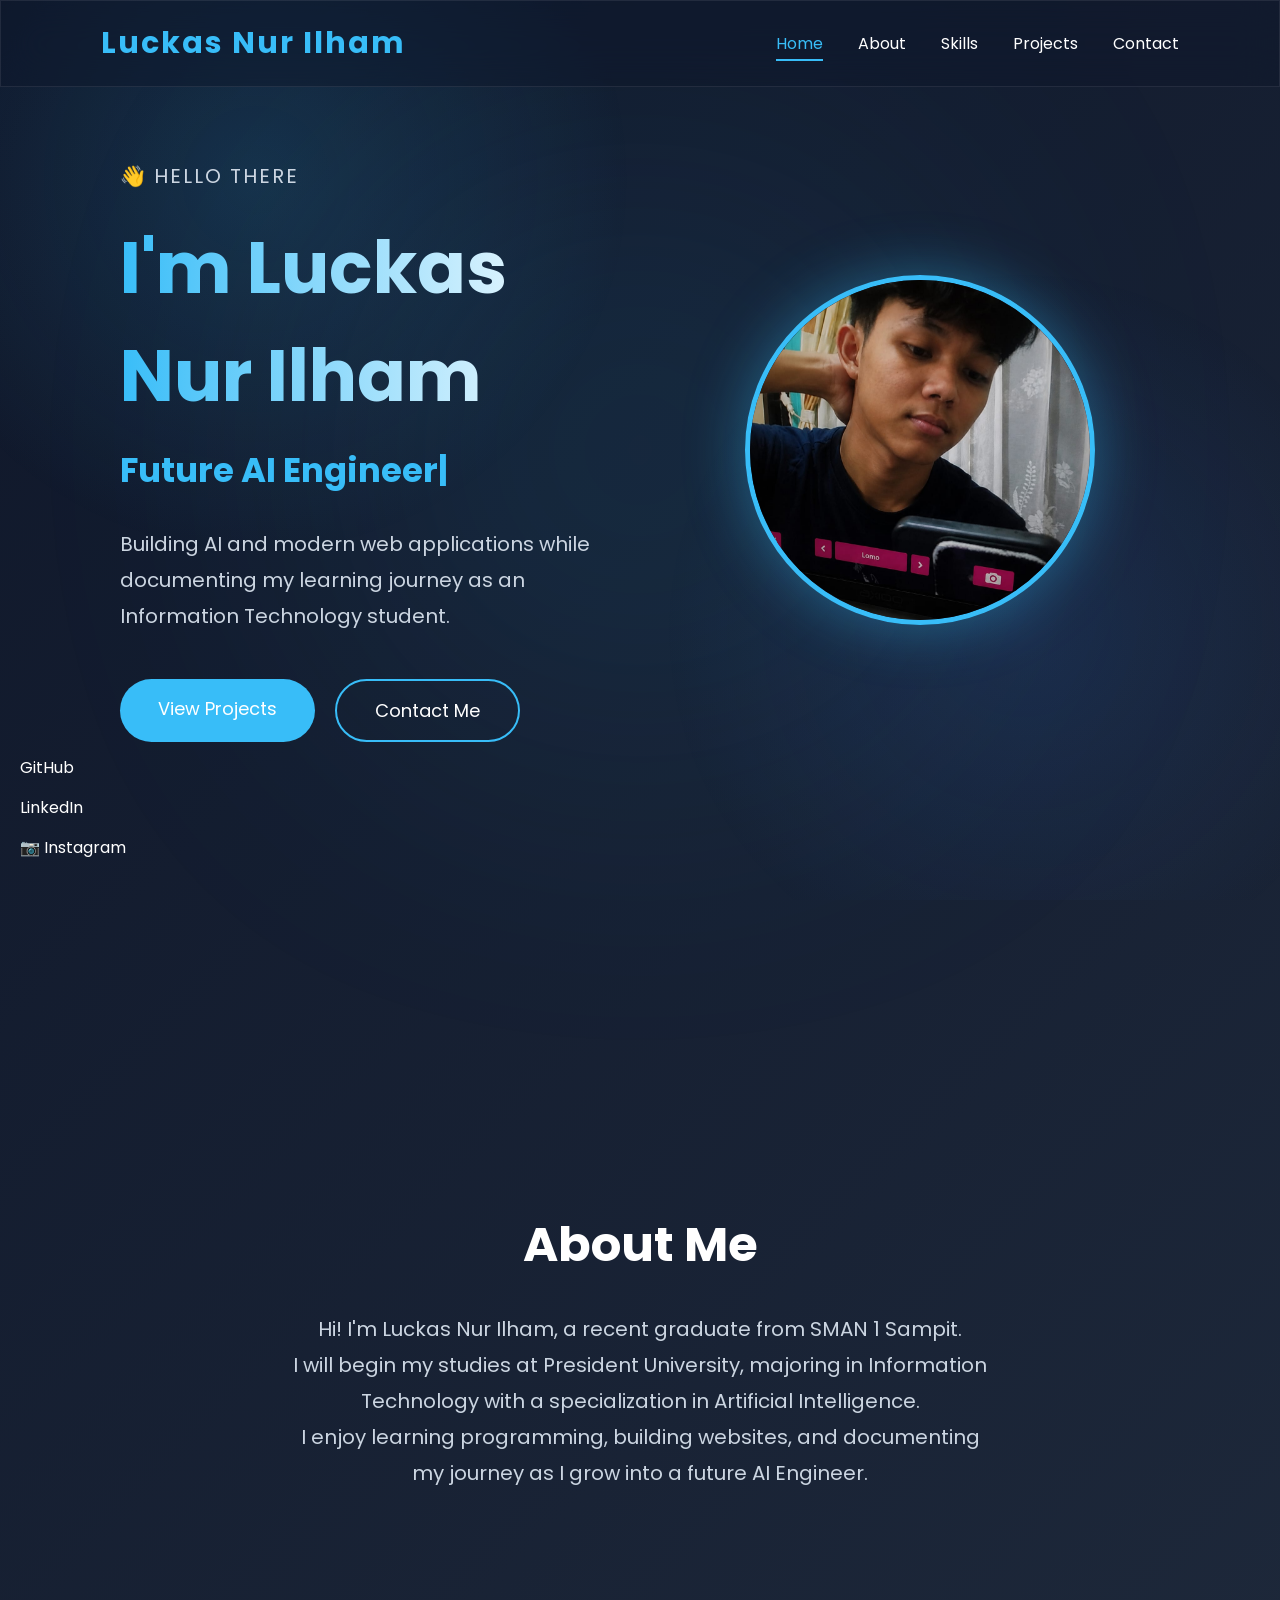
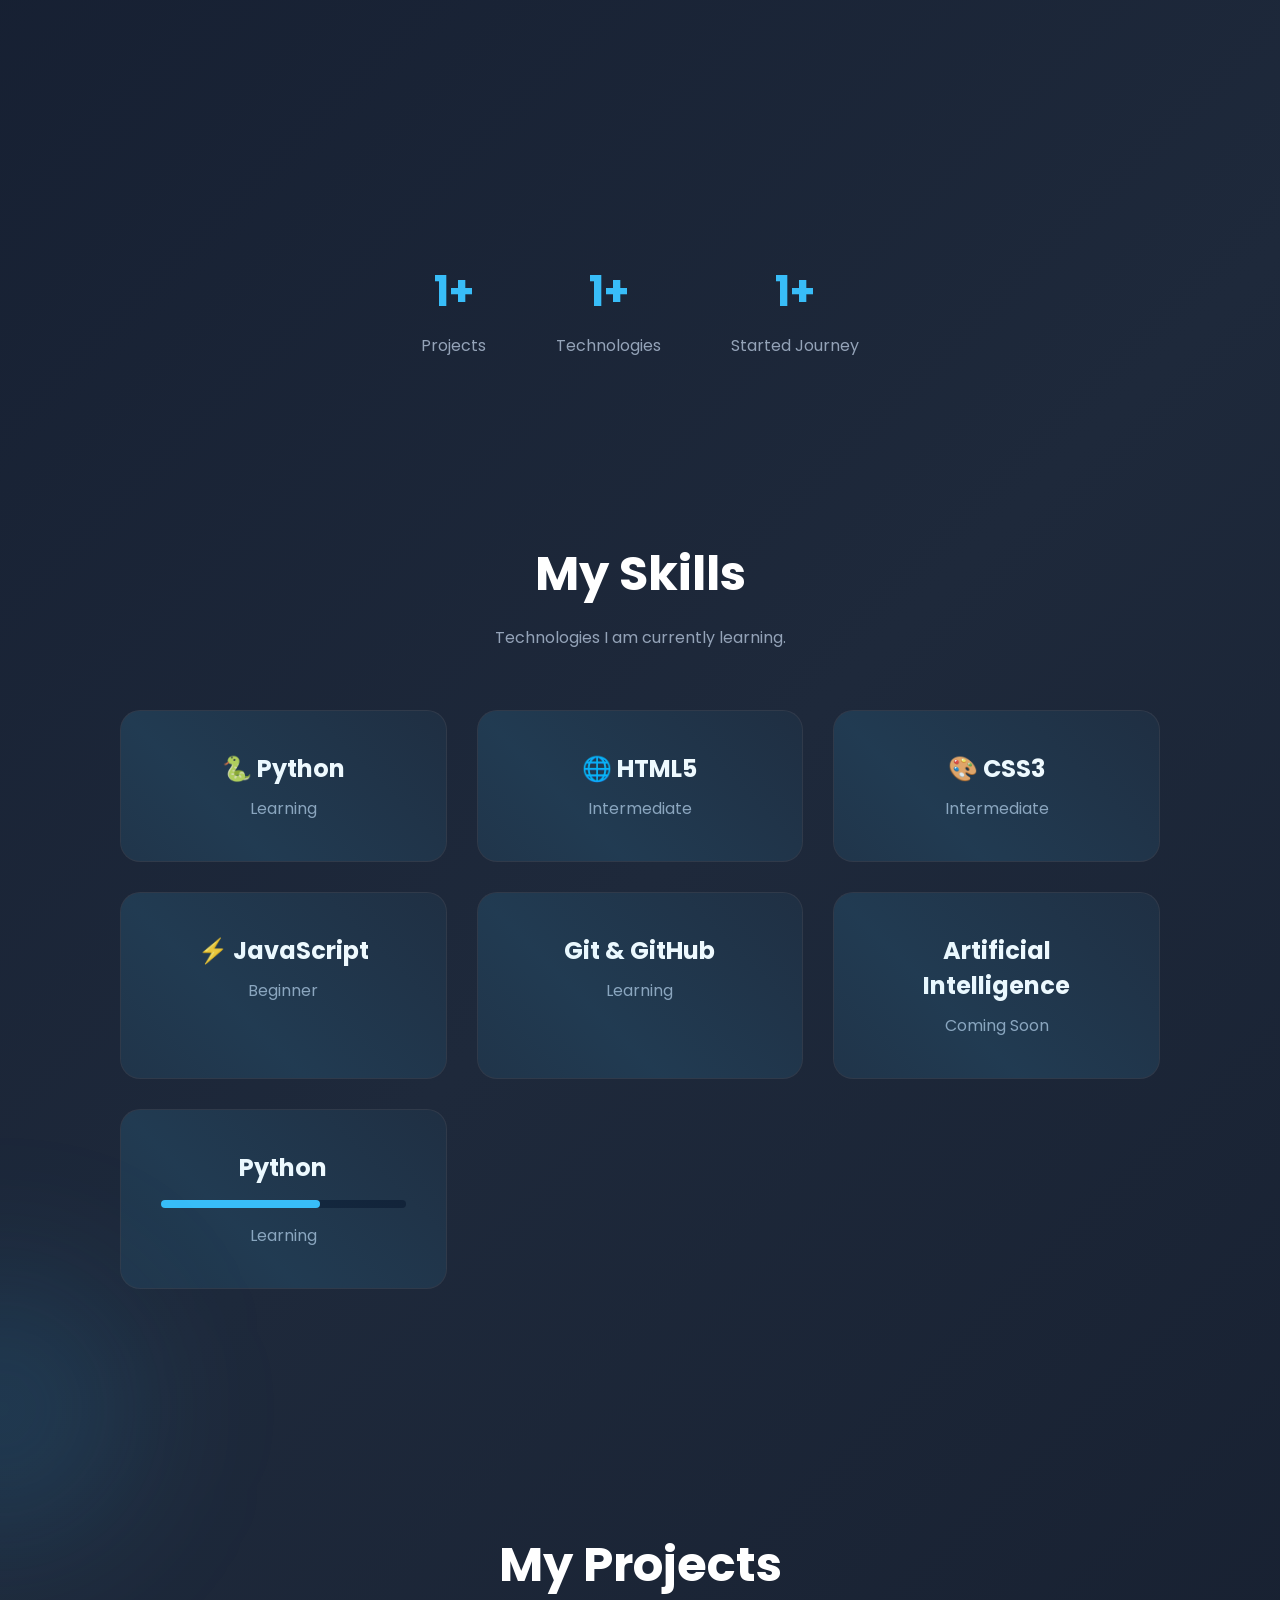
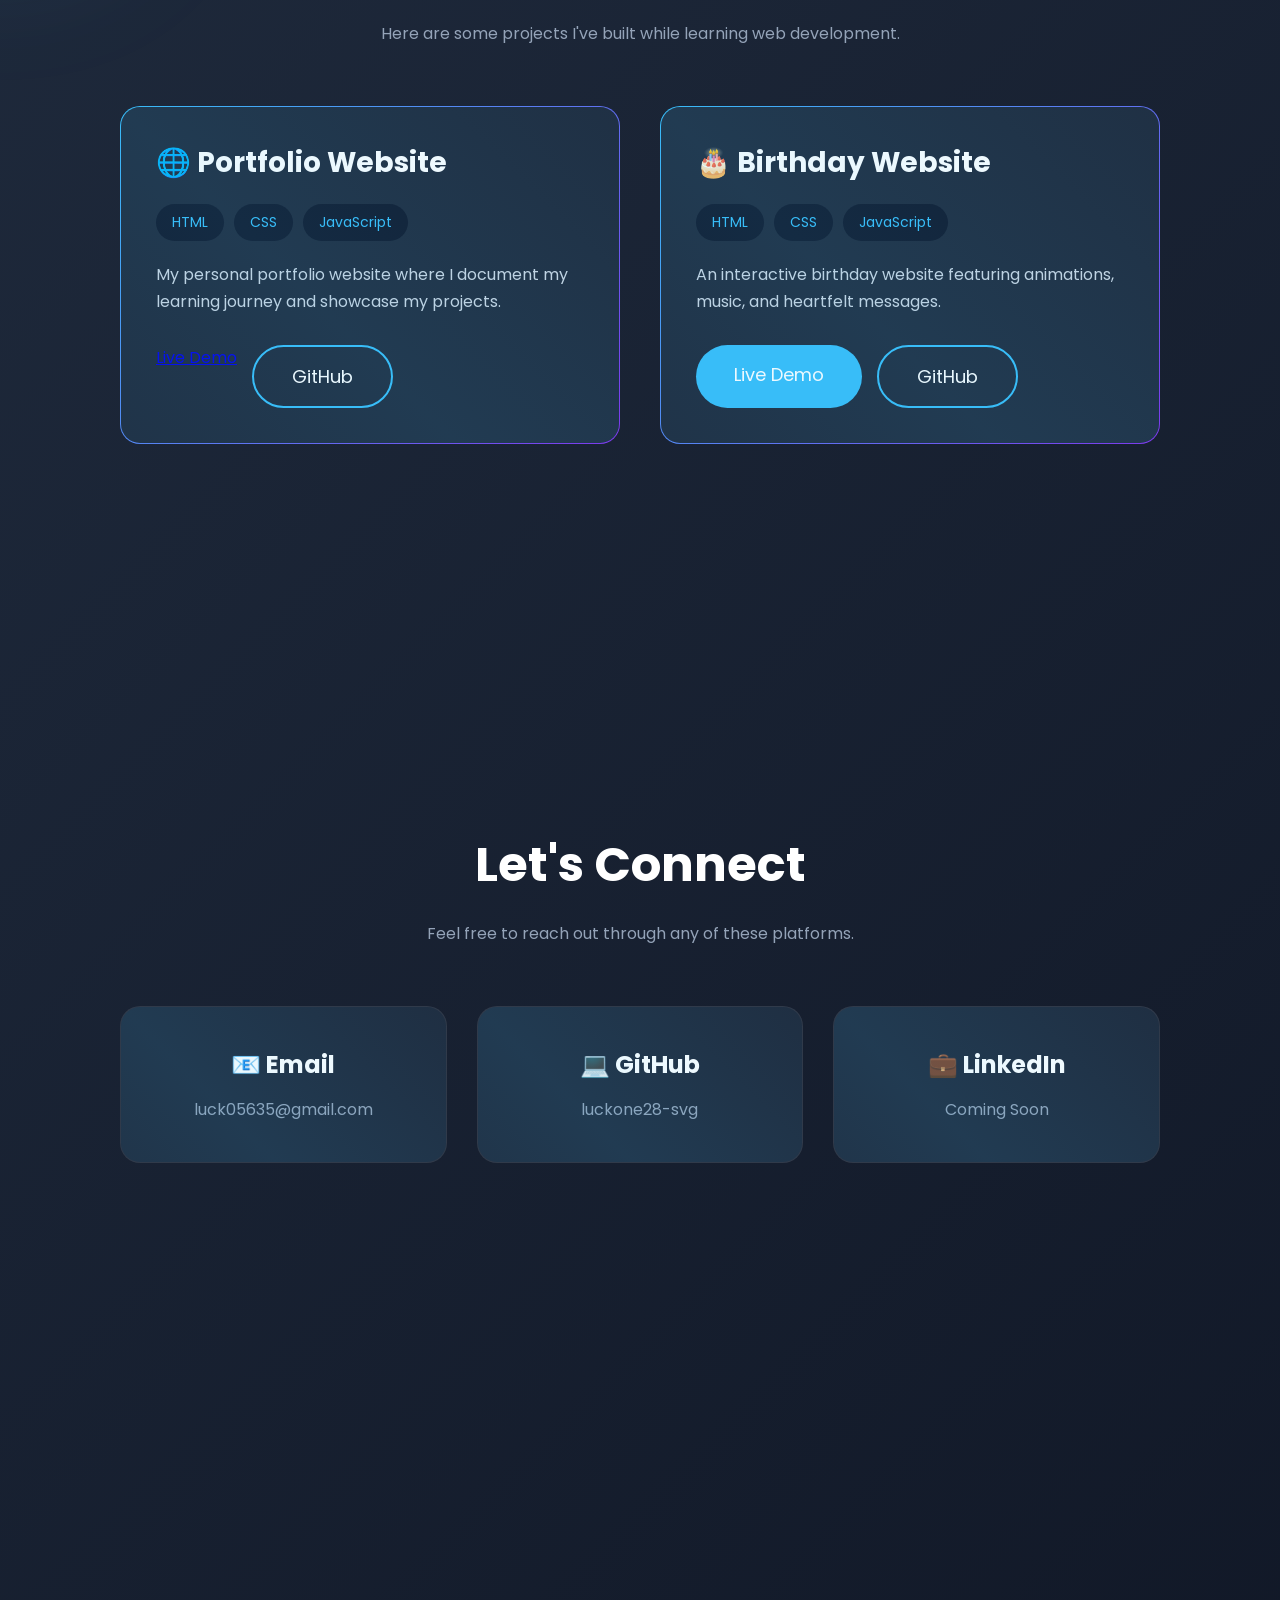
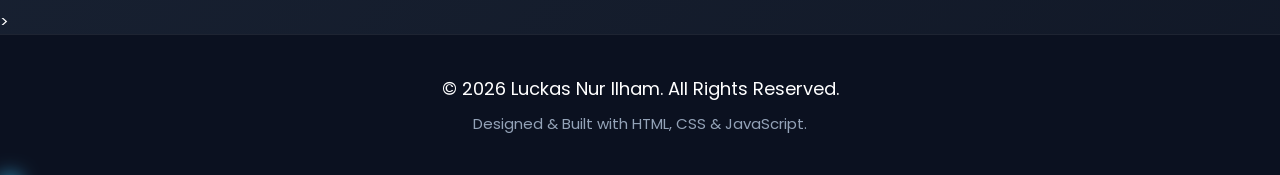
==== index.html @ 9f1c3434 "First commit" ====
<!DOCTYPE html>
<html lang="en">

<head>
    <meta charset="UTF-8">
    <meta name="viewport" content="width=device-width, initial-scale=1.0">

    <title>Luckas Nur Ilham | Portfolio</title>

    <link rel="stylesheet" href="style.css">
    <link rel="preconnect" href="https://fonts.googleapis.com">
    <link rel="preconnect" href="https://fonts.gstatic.com" crossorigin>

    <link href="https://fonts.googleapis.com/css2?family=Poppins:wght@300;400;600;700&display=swap" rel="stylesheet">
    <meta name="author" content="Luckas Nur Ilham">
    <meta name="robots" content="index,follow">
    <meta name="theme-color" content="#0f172a">
    <meta name="description" content="Personal portfolio of Luckas Nur Ilham, future AI Engineer, showcasing web development and AI learning projects.">
    <link rel="icon" type="image/png" href="favicon.png">
    <meta property="og:title" content="Luckas Nur Ilham Portfolio">
    <meta property="og:description" content="Future AI Engineer | Web Developer">
    <meta property="og:image" content="preview.png">
    <meta property="og:type" content="website">
    <meta property="og:url" content="https://namaportfolio.netlify.app">
    <meta property="og:site_name" content="Luckas Portfolio">
    <link href="https://unpkg.com/aos@2.3.4/dist/aos.css" rel="stylesheet">
    <link rel="apple-touch-icon" href="favicon.png">

</head>

<body>

    <div id="progress-bar"></div>

<nav>
    <div class="logo">Luckas Nur Ilham</div>
    <ul>

        <li><a href="#home">Home</a></li>
        <li><a href="#about">About</a></li>
        <li><a href="#skills">Skills</a></li>
        <li><a href="#projects">Projects</a></li>
        <li><a href="#contact">Contact</a></li>

    </ul>

    <div class="menu-toggle">
      ☰
    </div>
</nav>
     
<section class="hero" id="home">
    <div class="hero-content">
        <p class="hello">👋 HELLO THERE</p>
        <h1>I'm Luckas Nur Ilham</h1>
        <h2 id="typing"></h2>
        <p class="description">
            Building AI and modern web applications while documenting
            my learning journey as an Information Technology student.
        </p>
        <div class="buttons">
            <a href="#projects" class="btn primary">
                View Projects
            </a>

            <a href="#contact" class="btn secondary">
                Contact Me
            </a>
        </div>
    </div>
    <div class="hero-image">
        <img src="profile.jpg" alt="Portrait of Luckas Nur Ilham">
    </div>
</section>

<section class="about hidden" id="about">

    <h2>About Me</h2>

    <p>
    Hi! I'm Luckas Nur Ilham, a recent graduate from SMAN 1 Sampit.
   </p>

   <p>
    I will begin my studies at President University, majoring in Information Technology with a specialization in Artificial Intelligence.
   </p>

   <p>
    I enjoy learning programming, building websites, and documenting my journey as I grow into a future AI Engineer.
   </p>
</section>

<section class="stats hidden">

    <div>
        <h3>5+</h3>
        <p>Projects</p>
    </div>

    <div>
        <h3>6+</h3>
        <p>Technologies</p>
    </div>

    <div>
        <h3>2026</h3>
        <p>Started Journey</p>
    </div>

</section>

<section class="skills hidden" id="skills">

    <h2>My Skills</h2>

    <p class="skills-subtitle">
        Technologies I am currently learning.
    </p>

    <div class="skills-grid">

        <div class="skill-card">
            <h3>🐍 Python</h3>
            <p>Learning</p>
        </div>

        <div class="skill-card">
            <h3>🌐 HTML5</h3>
            <p>Intermediate</p>
        </div>

        <div class="skill-card">
            <h3>🎨 CSS3</h3>
            <p>Intermediate</p>
        </div>

        <div class="skill-card">
            <h3>⚡ JavaScript</h3>
            <p>Beginner</p>
        </div>

        <div class="skill-card">
            <h3>Git & GitHub</h3>
            <p>Learning</p>
        </div>

        <div class="skill-card">
            <h3>Artificial Intelligence</h3>
            <p>Coming Soon</p>
        </div>

        <div class="skill-card">
            <h3>Python</h3>
           <div class="progress">
       <div style="width:65%"></div>
    </div>
 <p>Learning</p>
</div>

    </div>

</section>

<div id="cursor-light"></div>

<section class="projects hidden" id="projects">

    <h2>My Projects</h2>

    <p class="projects-subtitle">
        Here are some projects I've built while learning web development.
    </p>

    <div class="projects-grid">

        <div class="project-card" data-aos="fade-up">

            <h3>🌐 Portfolio Website</h3>

            <div class="tech-stack">
                <span>HTML</span>
                <span>CSS</span>
                <span>JavaScript</span>
            </div>

            <p>
                My personal portfolio website where I document my learning journey and showcase my projects.
            </p>

            <div class="project-buttons">

                <a href="https://portofolio-luckas.netlify.app/" target="_blank" rel="noopener noreferrer">    
                    Live Demo
                </a>

                <a href="#" class="btn secondary">
                    GitHub
                </a>

            </div>

        </div>

        <div class="project-card">

            <h3>🎂 Birthday Website</h3>

            <div class="tech-stack">
                <span>HTML</span>
                <span>CSS</span>
                <span>JavaScript</span>
            </div>

            <p>
                An interactive birthday website featuring animations, music, and heartfelt messages.
            </p>

            <div class="project-buttons">

               <a href="https://nih-hadiah-buat-gt.netlify.app/" target="_blank" rel="noopener noreferrer" class="btn primary">
                    Live Demo
                </a>

                <a href="#" class="btn secondary">
                    GitHub
                </a>

            </div>

        </div>

    </div>
</section>

<section class="contact hidden" id="contact">

    <h2>Let's Connect</h2>

    <p class="contact-subtitle">
        Feel free to reach out through any of these platforms.
    </p>

    <div class="contact-grid">

        <a href="mailto:luck05635@gmail.com" class="contact-card">

            <h3>📧 Email</h3>

            <p>luck05635@gmail.com</p>

        </a>

        <a href="https://github.com/luckone28-svg"
           target="_blank"
           rel="noopener noreferrer"
           class="contact-card">

            <h3>💻 GitHub</h3>

            <p>luckone28-svg</p>

        </a>

        <a href="javascript:void(0)"
           class="contact-card">

            <h3>💼 LinkedIn</h3>

            <p>Coming Soon</p>

        </a>

    </div>

</section>

<div class="socials">

   <a href="https://github.com/luckone28-svg" target="_blank" rel="noopener noreferrer">GitHub</a>

   <a href="#">LinkedIn</a>

    <a href="https://instagram.com/888.luckks" target="_blank" rel="noopener noreferrer">
      📷 Instagram
    </a>
</div>

<div id="loader">
    <div class="spinner"></div>
</div>>

<footer>

    <p>© 2026 Luckas Nur Ilham. All Rights Reserved.</p>

    <p>
        Designed & Built with HTML, CSS & JavaScript.
    </p>

</footer>

<button id="topBtn">↑</button>

<script src="https://unpkg.com/aos@2.3.4/dist/aos.js"></script>

<script>
AOS.init({
    duration:1000,
    once:true
});
</script>

<script src="script.js"></script>
</body>
</html>
---- style.css ----
*{
    margin:0;
    padding:0;
    box-sizing:border-box;
}

body{
    background: linear-gradient(
        135deg,
        #0f172a,
        #1e293b,
        #111827
    );

    color:white;
    overflow-x:hidden;
    font-family:'Poppins',sans-serif;
    min-height:100vh;
}

.hero{
    min-height:100vh;
    display:flex;
    justify-content:space-between;
    align-items:center;
    gap:80px;
    padding:120px;
    position:relative;
    transition:.3s;
}

.hero h1{
    font-size:72px;
    font-weight:700;
    margin-bottom:15px;
}

.hero h2{
    color:#38bdf8;
    font-size:34px;
    margin-bottom:25px;
}

.hero p{
    color:#cbd5e1;
    line-height:1.8;
    font-size:20px;
}

.btn{
    display:inline-block;
    padding:16px 38px;
    border-radius:50px;
    text-decoration:none;
    color:white;
    font-size:18px;
    transition:all .3s ease;
}

.primary{
    background:#38bdf8;
}

.secondary{
    border:2px solid #38bdf8;
    background:transparent;
}

.btn:hover{
    transform:translateY(-5px);
    box-shadow:0 10px 30px rgba(56,189,248,.35);
}

html{
    scroll-behavior:smooth;
}

nav{
    position:fixed;
    top:0;
    left:0;
    width:100%;
    display:flex;
    justify-content:space-between;
    align-items:center;
    padding:20px 100px;
    background:rgba(15,23,42,.7);
    backdrop-filter:blur(15px);
    border-bottom:1px solid rgba(255,255,255,.08);
    z-index:1000;
    transition:all .3s ease;
}

nav.scrolled{
    background:#0f172a;
    box-shadow:0 10px 30px rgba(0,0,0,.3);
}

.logo{
    font-size:30px;
    font-weight:700;
    letter-spacing:2px;
    color:#38bdf8;
}

nav ul{
    display:flex;
    list-style:none;
    gap:35px;
}

nav a{
    color:white;
    text-decoration:none;
    transition:.3s;
}

nav a:hover{
    color:#38bdf8;
}

.about{
    min-height:100vh;
    display:flex;
    flex-direction:column;
    justify-content:center;
    align-items:center;
    padding:100px 20px;
}

.about h2{
    font-size:48px;
    margin-bottom:30px;
}

.about p{
    width:700px;
    max-width:90%;
    line-height:1.8;
    color:#cbd5e1;
    text-align:center;
    font-size:20px;
}

.hello{
    color:#38bdf8;
    margin-bottom:20px;
    letter-spacing:2px;
    text-transform: uppercase;

}

.hero::before{
    content:"";
    position:absolute;
    top:50%;
    left:50%;
    transform:translate(-50%,-50%);
    width:500px;
    height:500px;
    background:#38bdf8;
    filter:blur(180px);
    opacity:.15;
    border-radius:50%;
    z-index:-1;
}

.hero-content{
    flex:1;
}

.hero-content h1,
.hero-content h2,
.hero-content p{
    text-align:left;
}

.hero-image{
    flex:1;
    display:flex;
    justify-content:center;
}

.hero-image img{
    width:350px;
    height:350px;
    object-fit:cover;
    border-radius:50%;
    border:5px solid #38bdf8;
    box-shadow:0 0 60px rgba(56,189,248,.4);
    transition:.4s;
}

.hero-image img:hover{
    transform:scale(1.05) rotate(2deg);
}

.description{
    margin-top:30px;
    max-width:600px;
}

.buttons{
    display:flex;
    gap:20px;
    margin-top:45px;
}

.secondary:hover{
    background:#38bdf8;
    color:white;
}

.skills{
    min-height:100vh;
    padding:120px;
}

.skills h2{
    text-align:center;
    font-size:48px;
}

.skills-subtitle{
    text-align:center;
    color:#94a3b8;
    margin-top:15px;
    margin-bottom:60px;
}

.skills-grid{
    display:grid;
    grid-template-columns:repeat(3,1fr);
    gap:30px;
}

.skill-card{
    background:#1e293b;
    padding:40px;
    border-radius:20px;
    text-align:center;
    transition:.3s;
    border:1px solid rgba(255,255,255,.08);
    cursor:pointer;
}

.skill-card:hover{
    transform:translateY(-10px);
    border-color:#38bdf8;
    box-shadow:0 20px 40px rgba(56,189,248,.15);
}

.skill-card h3{
    margin-bottom:10px;
    font-size:24px;
}

.skill-card p{
    color:#94a3b8;
}

.projects{
    min-height:100vh;
    padding:120px;
}

.projects h2{
    text-align:center;
    font-size:48px;
}

.projects-subtitle{
    text-align:center;
    color:#94a3b8;
    margin:20px 0 60px;
}

.projects-grid{
    display:grid;
    grid-template-columns:repeat(2,1fr);
    gap:40px;
}

.project-card{
    background:#1e293b;
    border-radius:20px;
    padding:35px;
    border:1px solid rgba(255,255,255,.08);
    transition:.35s;
}

.project-card:hover{
    transform:translateY(-10px);
    border-color:#38bdf8;
    box-shadow:0 20px 40px rgba(56,189,248,.15);
}

.project-card h3{
    font-size:28px;
    margin-bottom:20px;
}

.tech-stack{
    display:flex;
    gap:10px;
    margin-bottom:20px;
    flex-wrap:wrap;
}

.tech-stack span{
    padding:8px 16px;
    border-radius:50px;
    background:#0f172a;
    color:#38bdf8;
    font-size:14px;
}

.project-card p{
    color:#cbd5e1;
    margin-bottom:30px;
    line-height:1.7;
}

.project-buttons{
    display:flex;
    gap:15px;
}

.hidden{
    opacity:0;
    transform:translateY(50px);
    transition:all .8s ease;
}

.show{
    opacity:1;
    transform:translateY(0);
}

.contact{
    min-height:100vh;
    padding:120px;
}

.contact h2{
    text-align:center;
    font-size:48px;
}

.contact-subtitle{
    text-align:center;
    color:#94a3b8;
    margin:20px 0 60px;
}

.contact-grid{
    display:grid;
    grid-template-columns:repeat(3,1fr);
    gap:30px;
}

.contact-card{
    background:#1e293b;
    border-radius:20px;
    padding:40px;
    text-align:center;
    text-decoration:none;
    color:white;
    border:1px solid rgba(255,255,255,.08);
    transition:.35s;
}

.contact-card:hover{
    transform:translateY(-10px);
    border-color:#38bdf8;
    box-shadow:0 20px 40px rgba(56,189,248,.15);
}

.contact-card h3{
    margin-bottom:15px;
    font-size:24px;
}

.contact-card p{
    color:#94a3b8;
}

@media (max-width: 992px){

    .contact{
      padding:80px 30px;
    }

    .contact-grid{
      grid-template-columns:1fr;
    }

    nav{
      padding:20px 30px;
    }
    .hero{
      flex-direction:column-reverse;
      text-align:center;
      padding:140px 30px 80px;
    }
    .hero-content{
      text-align:center;
    }
    .hero-content h1,
    .hero-content h2,
    .hero-content p{
      text-align:center;
    }
    .hero-image img{
      width:250px;
      height:250px;
    }
    .buttons{
      flex-direction:column;
      align-items:center;
    }
    .skills-grid{
      grid-template-columns:1fr;
    }
    .projects-grid{
      grid-template-columns:1fr;
    }
    .skills,
    .projects,
    .about{
      padding:80px 30px;
    }
    .hero h1{
      font-size:48px;
    }
    .hero h2{
      font-size:26px;
    }
    .logo{
      font-size:20px;
    }
    nav ul{
      gap:15px;
    }
    .about p{
      width:100%;
      font-size:18px;
    }
    .project-buttons{
      flex-direction:column;
    }
    .skill-card{
      padding:35px;
    }

    .menu-toggle{
      display:block;
    }

    nav ul{
      position:absolute;
      top:80px;
      left:0;
      width:100%;

      background:#0f172a;

      flex-direction:column;

      text-align:center;

      padding:30px 0;

      display:none;
    }

    nav ul.active{
      display:flex;
    }
}

#typing::after{
    content:"|";
    color:#38bdf8;
    animation:blink .8s infinite;
}

@keyframes blink{
    0%,100%{
        opacity:1;
    }
    50%{
        opacity:0;
    }
}

#typing{
    min-height:50px;
}

footer{
    padding:40px 20px;
    text-align:center;
    border-top:1px solid rgba(255,255,255,.08);
    background:#0b1120;
}

footer p:first-child{
    font-size:18px;
    margin-bottom:10px;
    color:white;
}

footer p:last-child{
    color:#94a3b8;
    font-size:15px;
}

#progress-bar{
    position:fixed;
    top:0;
    left:0;
    width:0%;
    height:4px;
    background:#38bdf8;
    z-index:9999;
    transition:width .15s linear;
}

.menu-toggle{
    display:none;
    font-size:32px;
    cursor:pointer;
}

nav a.active{
    color:#38bdf8;
}

#topBtn{
    position:fixed;
    right:25px;
    bottom:25px;
    width:50px;
    height:50px;
    border:none;
    border-radius:50%;
    background:#38bdf8;
    color:white;
    cursor:pointer;
    display:none;
    font-size:22px;
    z-index:999;
}

.skill-card,
.project-card,
.contact-card{

    position:relative;
    overflow:hidden;

}

.skill-card::before,
.project-card::before,
.contact-card::before{

    content:"";
    position:absolute;
    top:-100%;
    left:-100%;
    width:200%;
    height:200%;

    background:linear-gradient(
        45deg,
        transparent,
        rgba(56,189,248,.12),
        transparent
    );

    transition:.6s;

}

.skill-card:hover::before,
.project-card:hover::before,
.contact-card:hover::before{

    top:100%;
    left:100%;

}

.hero-image img{
    animation: float 4s ease-in-out infinite;
}

@keyframes float{
    0%,100%{
        transform:translateY(0);
    }
    50%{
        transform:translateY(-15px);
    }
}

.logo{
    transition:.3s;
}

.logo:hover{
    text-shadow:0 0 20px #38bdf8;
}

.stats{
    display:flex;
    justify-content:center;
    gap:70px;
    padding:60px 20px;
    text-align:center;
}

.stats h3{
    font-size:42px;
    color:#38bdf8;
}

.stats p{
    color:#94a3b8;
    margin-top:10px;
}

@media(max-width:992px){

   .stats{
      flex-direction:column;
      gap:30px;
    }

}

nav a.active{
    color:#38bdf8;
}

nav a.active::after{
    content:"";
    display:block;
    width:100%;
    height:2px;
    background:#38bdf8;
    margin-top:5px;
}

.btn{
    transition:
        transform .3s,
        box-shadow .3s,
        background .3s;
}

.socials{
    margin-top:20px;
    display:flex;
    justify-content:center;
    gap:20px;
}

.socials a{
    color:white;
    text-decoration:none;
}

.socials a:hover{
    color:#38bdf8;
}

#loader{
    position:fixed;
    inset:0;
    background:#0f172a;
    display:flex;
    justify-content:center;
    align-items:center;
    z-index:99999;
    transition:.5s;
}

#loader.hide{
    opacity:0;
    visibility:hidden;
}

.cursor{
    position:fixed;
    width:20px;
    height:20px;
    border-radius:50%;
    background:#38bdf8;
    pointer-events:none;
    filter:blur(10px);
}

nav a{

    position:relative;

}

nav a::after{

    content:"";
    position:absolute;
    left:0;
    bottom:-6px;
    width:0;
    height:2px;
    background:#38bdf8;
    transition:.3s;

}

nav a:hover::after,
nav a.active::after{

    width:100%;

}

body::before{
    content:"";
    position:fixed;
    inset:0;
    background:
        radial-gradient(circle at 20% 20%,rgba(56,189,248,.15),transparent 30%),
        radial-gradient(circle at 80% 70%,rgba(59,130,246,.12),transparent 30%);
    animation:bgMove 12s ease-in-out infinite alternate;
    z-index:-2;
}

@keyframes bgMove{

    from{
        transform:translateY(0) scale(1);
    }

    to{
        transform:translateY(-40px) scale(1.1);
    }

}

nav{

    background:rgba(15,23,42,.45);

    backdrop-filter:blur(20px);

    border:1px solid rgba(255,255,255,.08);

}

.logo{

    animation:glow 2s infinite alternate;

}

@keyframes glow{

    from{

        text-shadow:0 0 5px #38bdf8;

    }

    to{

        text-shadow:
        0 0 20px #38bdf8,
        0 0 40px #38bdf8;

    }

}

.hero h1{

    background:linear-gradient(
        90deg,
        #38bdf8,
        white
    );

    -webkit-background-clip:text;

    color:transparent;

}

#cursor-light{

    position:fixed;

    width:250px;

    height:250px;

    background:rgba(56,189,248,.15);

    border-radius:50%;

    pointer-events:none;

    filter:blur(80px);

    transform:translate(-50%,-50%);

}

.progress{

    height:8px;

    background:#0f172a;

    border-radius:20px;

    margin:15px 0;

}

.progress div{

    height:100%;

    background:#38bdf8;

    border-radius:20px;

}

.socials{

position:fixed;

left:20px;

bottom:40px;

display:flex;

flex-direction:column;

gap:15px;

}

.project-card{

border:1px solid transparent;

background:
linear-gradient(#1e293b,#1e293b) padding-box,
linear-gradient(135deg,#38bdf8,#7c3aed) border-box;

}

.cursor{
    z-index:99999;
    mix-blend-mode:screen;
}
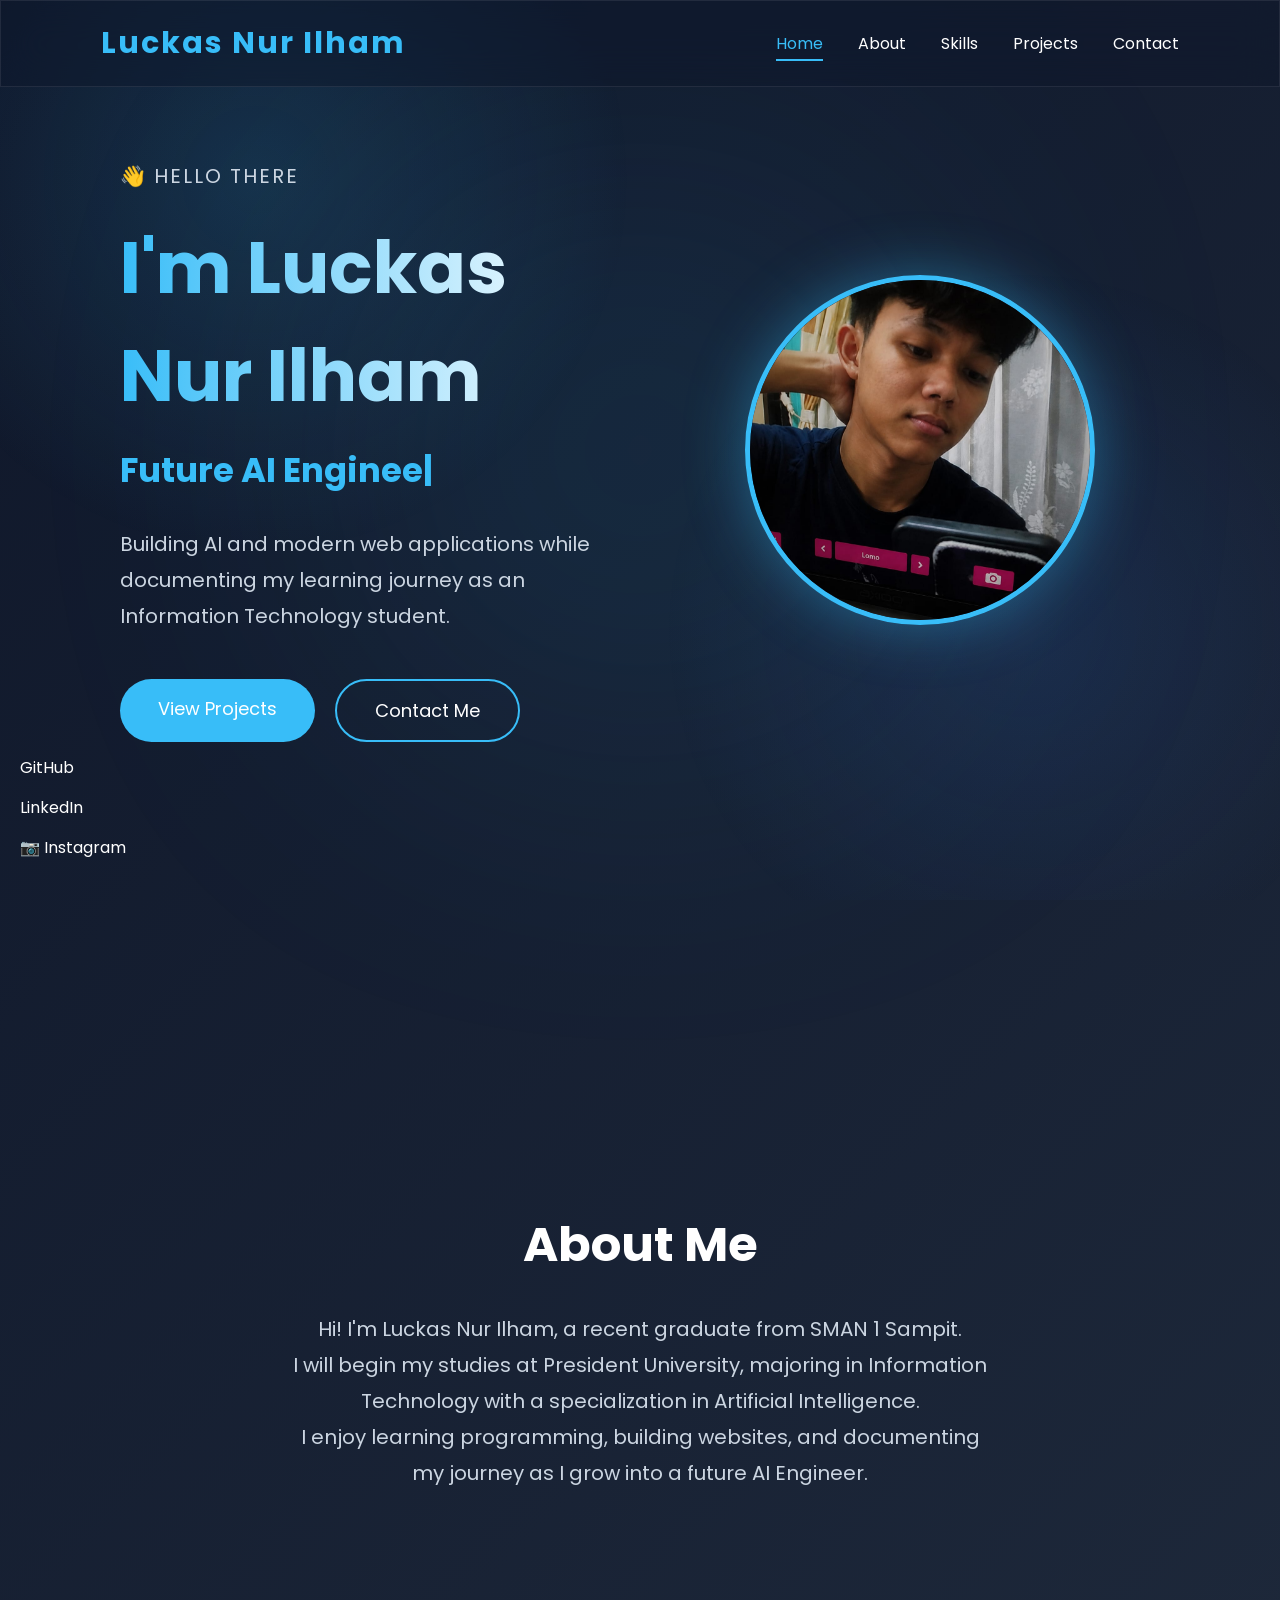
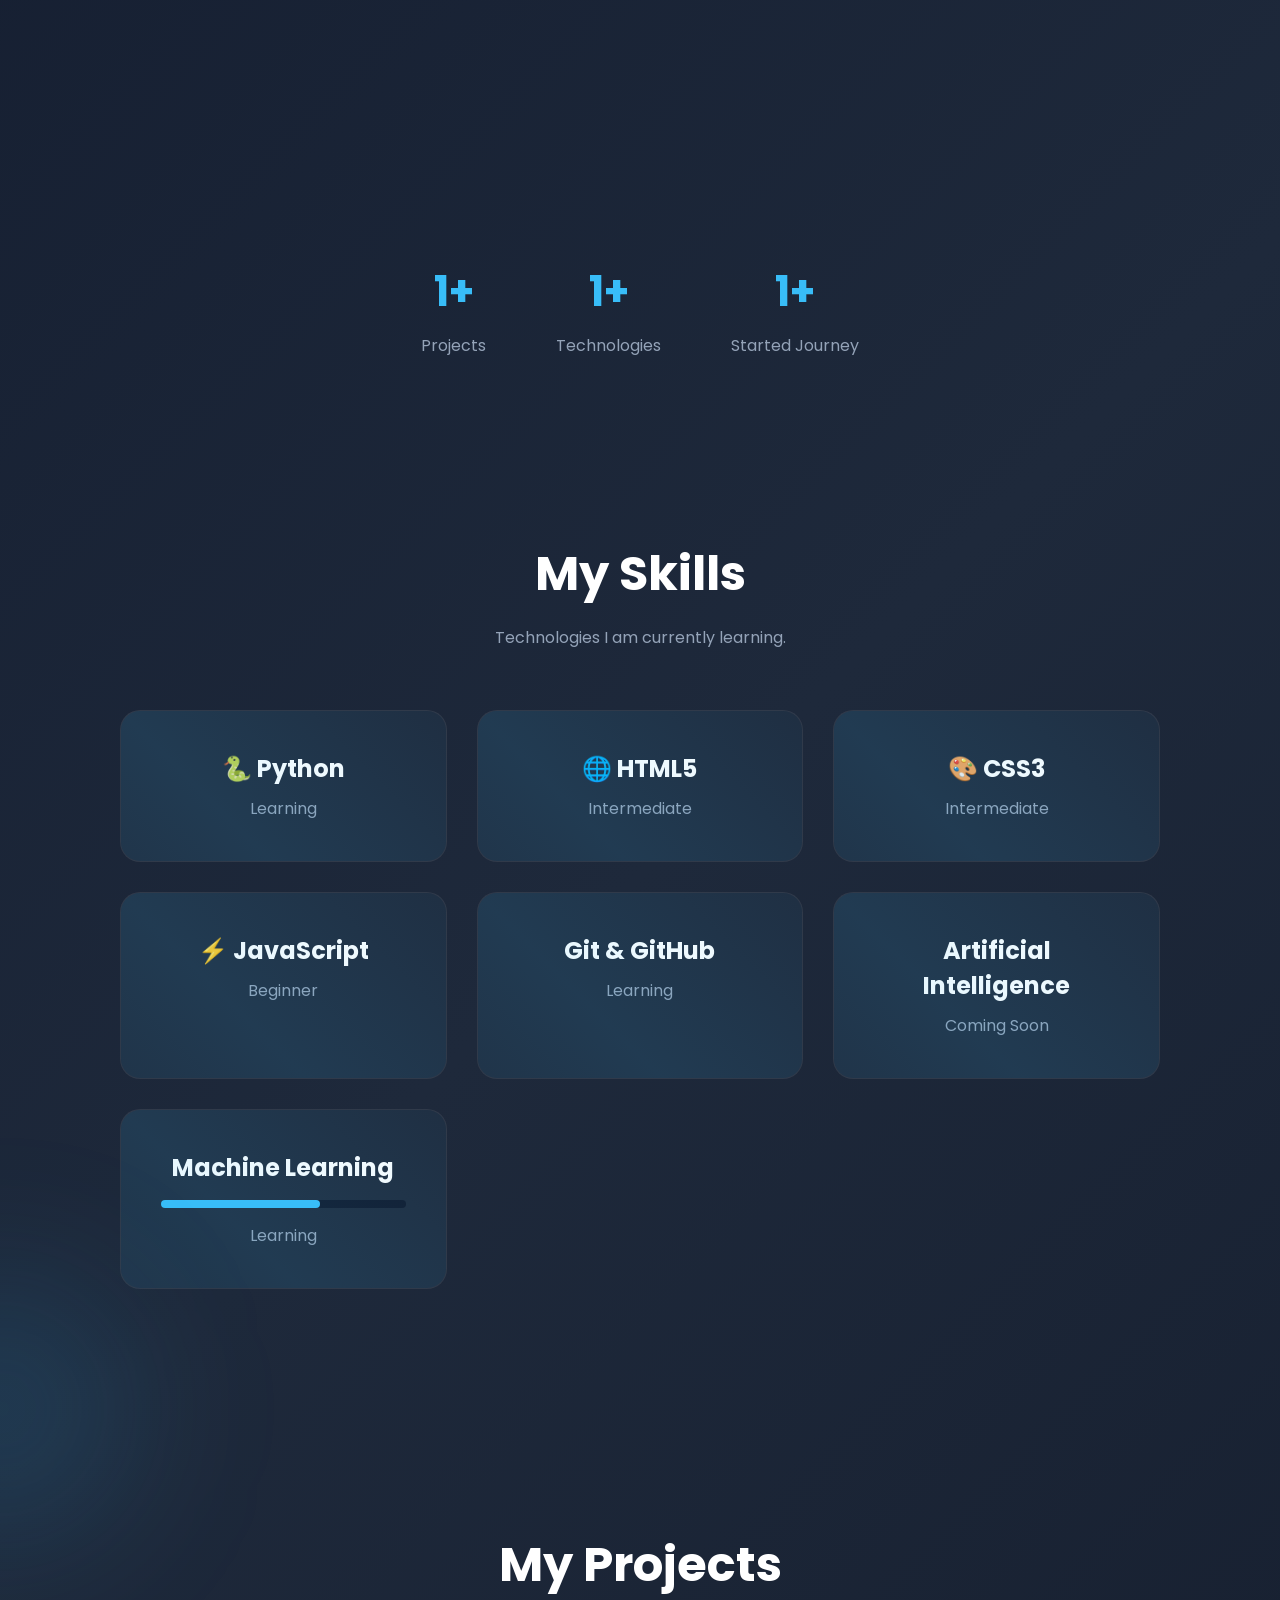
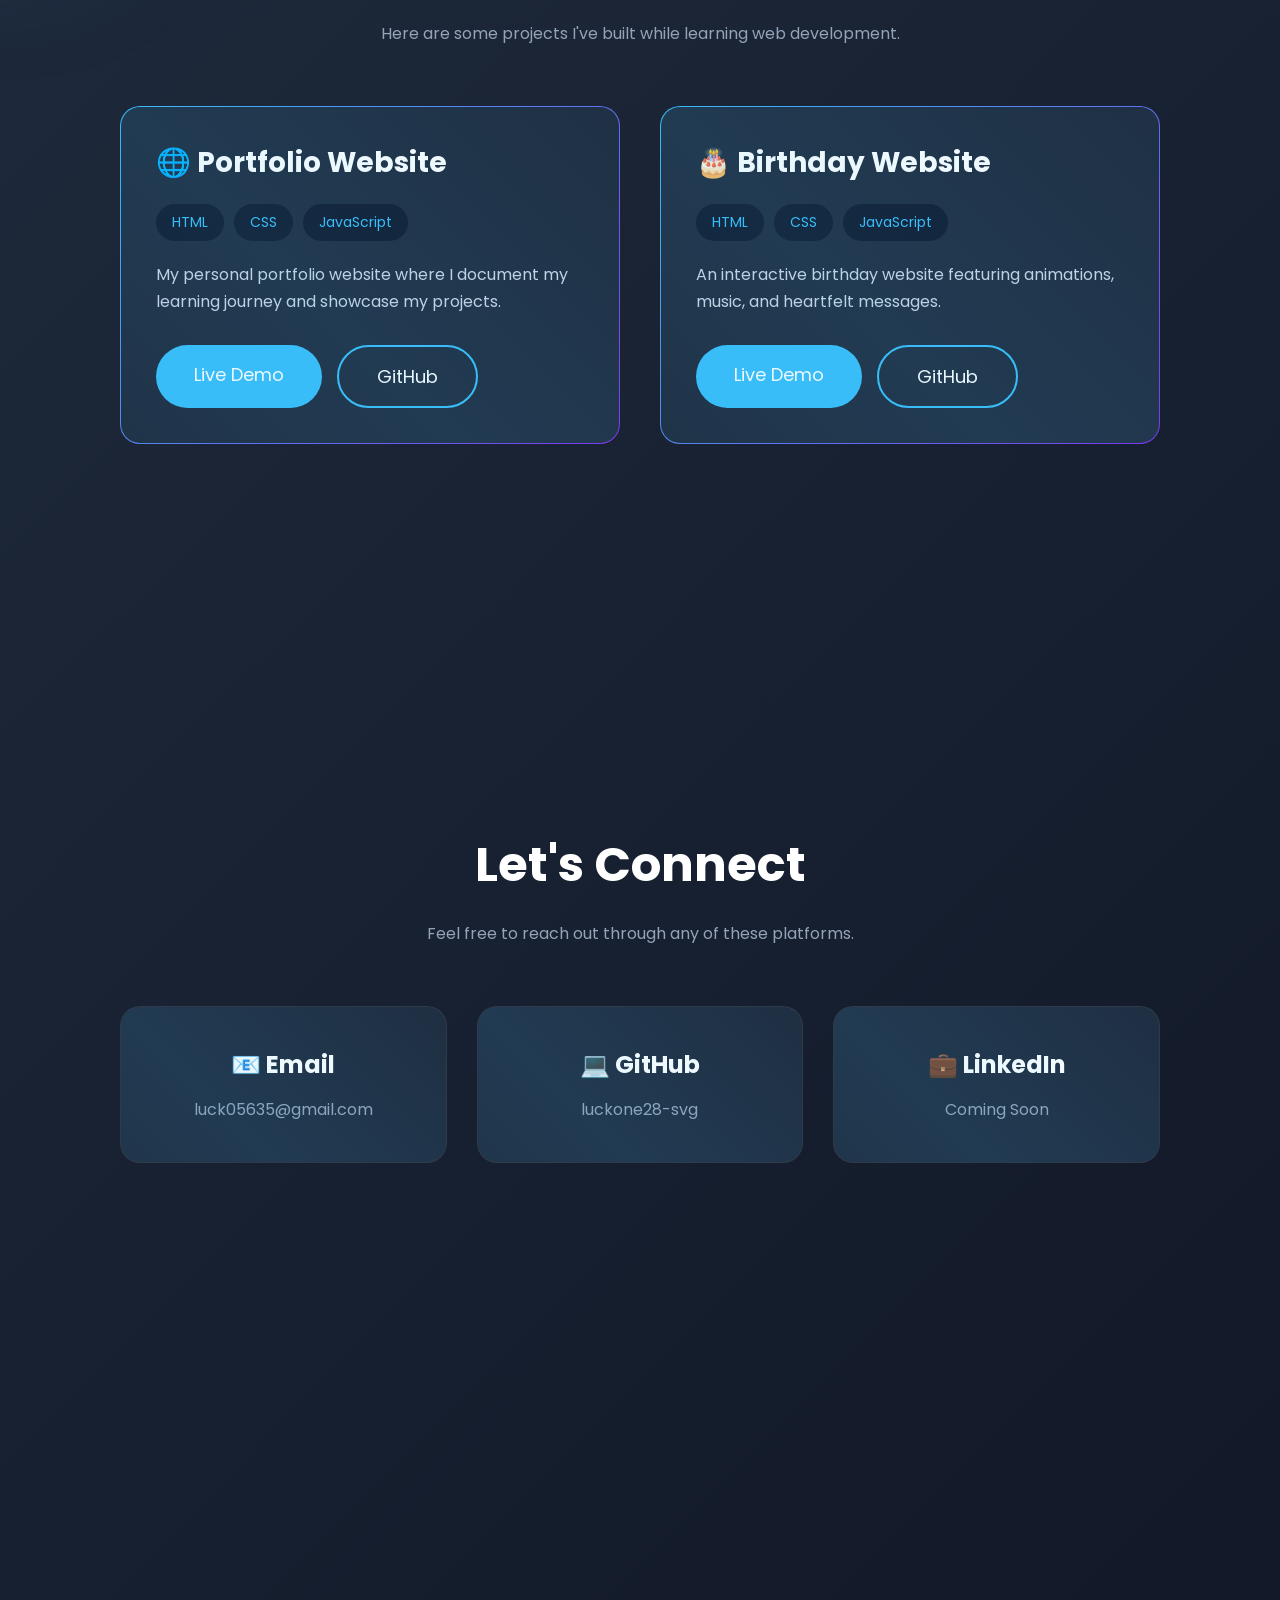
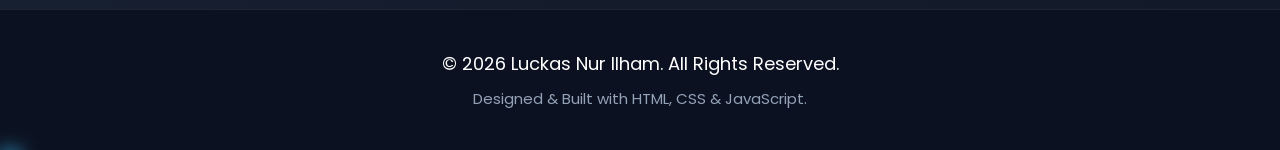
==== commit 66894d65: "Update website" ====
--- a/index.html
+++ b/index.html
@@ -21,7 +21,7 @@
     <meta property="og:description" content="Future AI Engineer | Web Developer">
     <meta property="og:image" content="preview.png">
     <meta property="og:type" content="website">
-    <meta property="og:url" content="https://namaportfolio.netlify.app">
+    <meta property="og:url" content="https://luckas-portofolio.netlify.app">
     <meta property="og:site_name" content="Luckas Portfolio">
     <link href="https://unpkg.com/aos@2.3.4/dist/aos.css" rel="stylesheet">
     <link rel="apple-touch-icon" href="favicon.png">
@@ -150,7 +150,7 @@
         </div>
 
         <div class="skill-card">
-            <h3>Python</h3>
+            <h3>Machine Learning</h3>
            <div class="progress">
        <div style="width:65%"></div>
     </div>
@@ -189,11 +189,11 @@
 
             <div class="project-buttons">
 
-                <a href="https://portofolio-luckas.netlify.app/" target="_blank" rel="noopener noreferrer">    
+                <a href="https://luckas-portofolio.netlify.app/" target="_blank" rel="noopener noreferrer" class="btn primary">
                     Live Demo
                 </a>
 
-                <a href="#" class="btn secondary">
+                <a href="https://github.com/luckone28-svg/portofolio-website" target="_blank" rel="noopener noreferrer" class="btn secondary">
                     GitHub
                 </a>
 
@@ -217,11 +217,11 @@
 
             <div class="project-buttons">
 
-               <a href="https://nih-hadiah-buat-gt.netlify.app/" target="_blank" rel="noopener noreferrer" class="btn primary">
+                <a href="https://rosie-hbd.netlify.app/" target="_blank" rel="noopener noreferrer" class="btn primary">
                     Live Demo
                 </a>
 
-                <a href="#" class="btn secondary">
+                <a href="https://github.com/luckone28-svg/hbd-website" target="_blank" rel="noopener noreferrer" class="btn secondary">
                     GitHub
                 </a>
 
@@ -287,7 +287,7 @@
 
 <div id="loader">
     <div class="spinner"></div>
-</div>>
+</div>
 
 <footer>
 
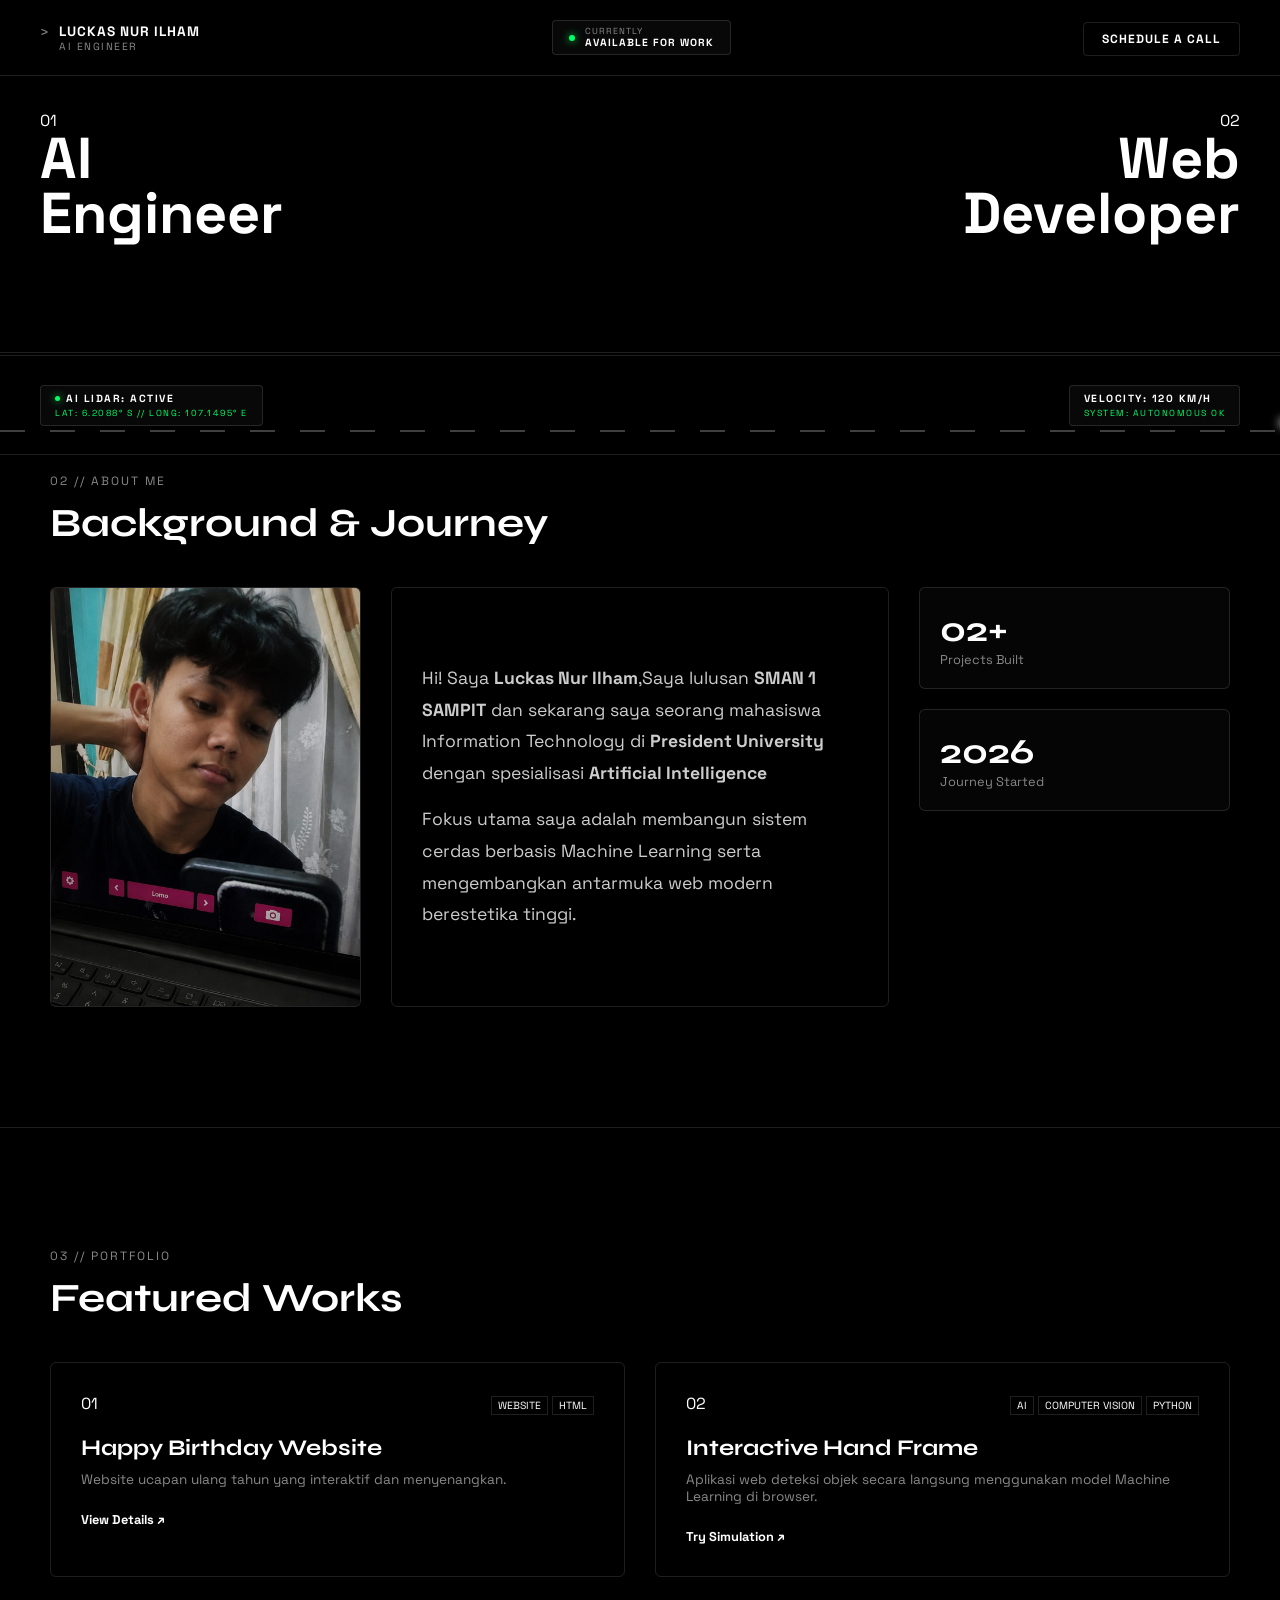
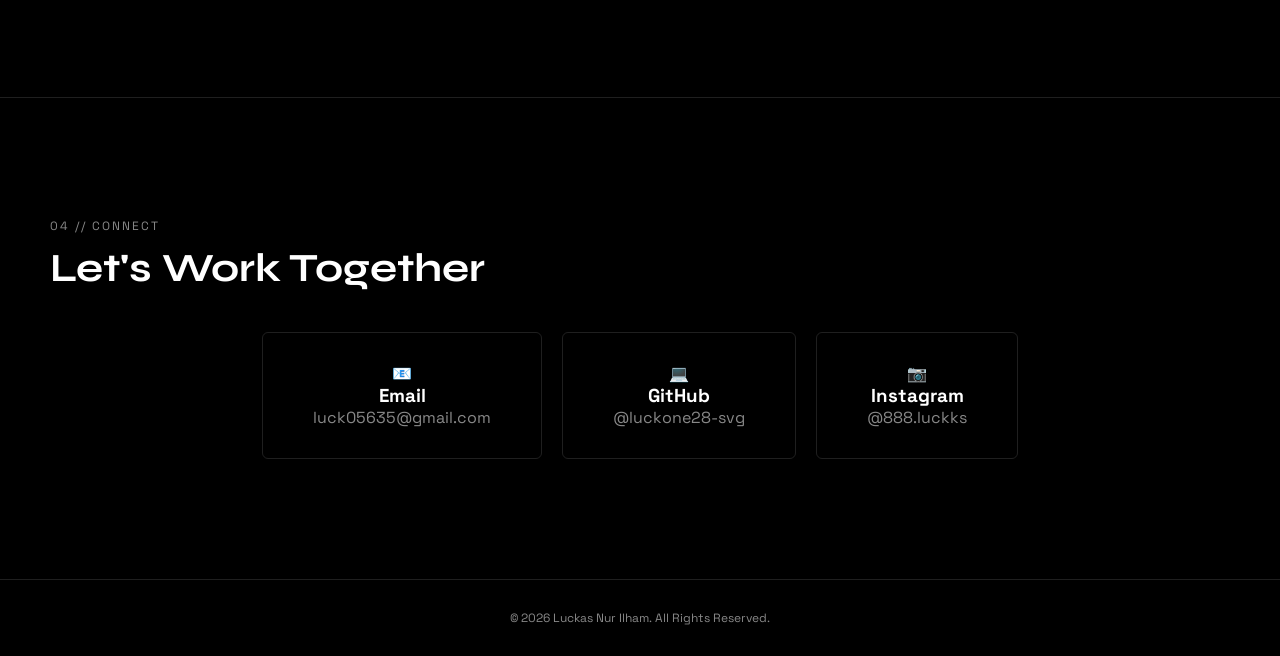
==== commit c184698b: "Memperbarui tampilan portofolio" ====
--- a/index.html
+++ b/index.html
@@ -4,312 +4,197 @@
 <head>
     <meta charset="UTF-8">
     <meta name="viewport" content="width=device-width, initial-scale=1.0">
-
-    <title>Luckas Nur Ilham | Portfolio</title>
+    <title>Luckas Nur Ilham | AI Engineer</title>
 
     <link rel="stylesheet" href="style.css">
+    
     <link rel="preconnect" href="https://fonts.googleapis.com">
     <link rel="preconnect" href="https://fonts.gstatic.com" crossorigin>
-
-    <link href="https://fonts.googleapis.com/css2?family=Poppins:wght@300;400;600;700&display=swap" rel="stylesheet">
-    <meta name="author" content="Luckas Nur Ilham">
-    <meta name="robots" content="index,follow">
-    <meta name="theme-color" content="#0f172a">
-    <meta name="description" content="Personal portfolio of Luckas Nur Ilham, future AI Engineer, showcasing web development and AI learning projects.">
-    <link rel="icon" type="image/png" href="favicon.png">
-    <meta property="og:title" content="Luckas Nur Ilham Portfolio">
-    <meta property="og:description" content="Future AI Engineer | Web Developer">
-    <meta property="og:image" content="preview.png">
-    <meta property="og:type" content="website">
-    <meta property="og:url" content="https://luckas-portofolio.netlify.app">
-    <meta property="og:site_name" content="Luckas Portfolio">
+    <link href="https://fonts.googleapis.com/css2?family=Space+Grotesk:wght@400;500;700&family=Syne:wght@700;800&display=swap" rel="stylesheet">
+    
     <link href="https://unpkg.com/aos@2.3.4/dist/aos.css" rel="stylesheet">
-    <link rel="apple-touch-icon" href="favicon.png">
-
 </head>
 
 <body>
 
     <div id="progress-bar"></div>
 
-<nav>
-    <div class="logo">Luckas Nur Ilham</div>
-    <ul>
-
-        <li><a href="#home">Home</a></li>
-        <li><a href="#about">About</a></li>
-        <li><a href="#skills">Skills</a></li>
-        <li><a href="#projects">Projects</a></li>
-        <li><a href="#contact">Contact</a></li>
-
-    </ul>
-
-    <div class="menu-toggle">
-      ☰
-    </div>
-</nav>
-     
-<section class="hero" id="home">
-    <div class="hero-content">
-        <p class="hello">👋 HELLO THERE</p>
-        <h1>I'm Luckas Nur Ilham</h1>
-        <h2 id="typing"></h2>
-        <p class="description">
-            Building AI and modern web applications while documenting
-            my learning journey as an Information Technology student.
-        </p>
-        <div class="buttons">
-            <a href="#projects" class="btn primary">
-                View Projects
+    <nav class="editorial-nav">
+        <div class="nav-left">
+            <span class="nav-symbol">&gt;</span>
+            <div class="nav-name-group">
+                <a href="#home" class="nav-name">LUCKAS NUR ILHAM</a>
+                <span class="nav-role">AI ENGINEER</span>
+            </div>
+        </div>
+
+        <div class="nav-center">
+            <div class="availability-badge">
+                <span class="badge-dot"></span>
+                <div class="badge-text">
+                    <small>CURRENTLY</small>
+                    <span>AVAILABLE FOR WORK</span>
+                </div>
+            </div>
+        </div>
+
+        <div class="nav-right">
+            <a href="#contact" class="nav-cta">SCHEDULE A CALL</a>
+        </div>
+    </nav>
+
+    <!-- HERO EDITORIAL SECTION -->
+    <section class="hero-editorial">
+        <!-- 1. KONTAINER JUDUL (Harus di paling atas) -->
+        <div class="hero-titles-wrapper">
+            <div class="hero-title-box">
+                <span class="title-num">01</span>
+                <h1 class="hero-giant-title">AI<br>Engineer</h1>
+            </div>
+            <div class="hero-title-box right">
+                <span class="title-num">02</span>
+                <h1 class="hero-giant-title">Web<br>Developer</h1>
+           </div>
+        </div>
+
+        <!-- 2. STRIP SIMULASI MOBIL (Harus di bawah judul) -->
+        <div class="hero-fullwidth-simulation">
+            <div class="simulation-track">
+                <!-- Telemetri Kiri -->
+                <div class="telemetry-hud left-hud">
+                    <div class="hud-status">
+                        <span class="hud-dot"></span>
+                        <span>AI LIDAR: ACTIVE</span>
+                    </div>
+                    <small>LAT: 6.2088° S // LONG: 107.1495° E</small>
+                </div>
+
+                <!-- Garis Jalan Putus-Putus -->
+                <div class="road-grid-line"></div>
+
+                <!-- Mobil Bergerak -->
+                <div class="car-track-container">
+                    <svg class="car-svg" viewBox="0 0 240 100" fill="none" xmlns="http://www.w3.org/2000/svg">
+                        <path d="M20 60L50 35H160L190 60H220C225.523 60 230 64.4772 230 70V75C230 77.7614 227.761 80 225 80H215C215 71.7157 208.284 65 200 65C191.716 65 185 71.7157 185 80H55C55 71.7157 48.2843 65 40 65C31.7157 65 25 71.7157 25 80H15C12.2386 80 10 77.7614 10 75V70C10 64.4772 14.4772 60 20 60Z" fill="#ffffff" fill-opacity="0.9"/>
+                        <path d="M60 38H150L175 60H35L60 38Z" fill="#ffffff" fill-opacity="0.2"/>
+                        <circle cx="40" cy="80" r="10" fill="#000000" stroke="#ffffff" stroke-width="4"/>
+                        <circle cx="200" cy="80" r="10" fill="#000000" stroke="#ffffff" stroke-width="4"/>
+                    </svg>
+                    <div class="car-headlight"></div>
+                </div>
+
+                <!-- Telemetri Kanan -->
+                <div class="telemetry-hud right-hud">
+                    <span class="hud-title">VELOCITY: 120 KM/H</span>
+                    <small>SYSTEM: AUTONOMOUS OK</small>
+                </div>
+            </div>
+        </div>
+    </section>
+
+    <section class="section-container" id="about">
+        <div class="section-header">
+            <span class="section-tag">02 // ABOUT ME</span>
+            <h2 class="section-title">Background & Journey</h2>
+        </div>
+
+        <div class="about-grid">
+            <div class="about-photo-card">
+                <img src="foto.png" alt="Luckas Nur Ilham" class="profile-img">
+            </div>
+
+            <div class="about-bio-card">
+                <p>
+                    Hi! Saya <strong>Luckas Nur Ilham</strong>,Saya lulusan <strong>SMAN 1 SAMPIT</strong> dan sekarang saya seorang mahasiswa Information Technology di <strong>President University</strong> dengan spesialisasi <strong>Artificial Intelligence</strong>
+                </p>
+                <p>
+                    Fokus utama saya adalah membangun sistem cerdas berbasis Machine Learning serta mengembangkan antarmuka web modern berestetika tinggi.
+                </p>
+            </div>
+
+            <div class="stats-grid">
+                <div class="stat-card">
+                    <h3 class="stat-number" id="projectCount">02+</h3>
+                    <p class="stat-label">Projects Built</p>
+                </div>
+                <div class="stat-card">
+                    <h3 class="stat-number">2026</h3>
+                    <p class="stat-label">Journey Started</p>
+                </div>
+            </div>
+        </div>
+    </section>
+
+    <section class="section-container" id="projects">
+        <div class="section-header">
+            <span class="section-tag">03 // PORTFOLIO</span>
+            <h2 class="section-title">Featured Works</h2>
+        </div>
+
+        <div class="projects-grid">
+            <div class="project-card" data-aos="fade-up">
+                <div class="project-header">
+                    <span class="project-number">01</span>
+                    <div class="tech-stack">
+                        <span>WEBSITE</span><span>HTML</span>
+                    </div>
+                </div>
+                <h3 class="project-title">Happy Birthday Website</h3>
+                <p class="project-desc">Website ucapan ulang tahun yang interaktif dan menyenangkan.</p>
+                <div class="project-links">
+                    <a href="https://rosie-hbd.netlify.app/" target="_blank" class="btn-project primary">View Details ↗</a>
+                </div>
+            </div>
+
+            <div class="project-card" data-aos="fade-up">
+                <div class="project-header">
+                    <span class="project-number">02</span>
+                    <div class="tech-stack">
+                        <span>AI</span><span>COMPUTER VISION</span><span>PYTHON</span>
+                    </div>
+                </div>
+                <h3 class="project-title">Interactive Hand Frame</h3>
+                <p class="project-desc">Aplikasi web deteksi objek secara langsung menggunakan model Machine Learning di browser.</p>
+                <div class="project-links">
+                    <a href="detector.html" class="btn-project primary">Try Simulation ↗</a>
+                </div>
+            </div>
+        </div>
+    </section>
+
+    <section class="section-container" id="contact">
+        <div class="section-header center">
+            <span class="section-tag">04 // CONNECT</span>
+            <h2 class="section-title">Let's Work Together</h2>
+        </div>
+
+        <div class="contact-grid">
+            <a href="mailto:luck05635@gmail.com" class="contact-card">
+                <div class="contact-icon">📧</div>
+                <h3>Email</h3>
+                <p>luck05635@gmail.com</p>
             </a>
-
-            <a href="#contact" class="btn secondary">
-                Contact Me
+            <a href="https://github.com/luckone28-svg" target="_blank" class="contact-card">
+                <div class="contact-icon">💻</div>
+                <h3>GitHub</h3>
+                <p>@luckone28-svg</p>
             </a>
-        </div>
-    </div>
-    <div class="hero-image">
-        <img src="profile.jpg" alt="Portrait of Luckas Nur Ilham">
-    </div>
-</section>
-
-<section class="about hidden" id="about">
-
-    <h2>About Me</h2>
-
-    <p>
-    Hi! I'm Luckas Nur Ilham, a recent graduate from SMAN 1 Sampit.
-   </p>
-
-   <p>
-    I will begin my studies at President University, majoring in Information Technology with a specialization in Artificial Intelligence.
-   </p>
-
-   <p>
-    I enjoy learning programming, building websites, and documenting my journey as I grow into a future AI Engineer.
-   </p>
-</section>
-
-<section class="stats hidden">
-
-    <div>
-        <h3>5+</h3>
-        <p>Projects</p>
-    </div>
-
-    <div>
-        <h3>6+</h3>
-        <p>Technologies</p>
-    </div>
-
-    <div>
-        <h3>2026</h3>
-        <p>Started Journey</p>
-    </div>
-
-</section>
-
-<section class="skills hidden" id="skills">
-
-    <h2>My Skills</h2>
-
-    <p class="skills-subtitle">
-        Technologies I am currently learning.
-    </p>
-
-    <div class="skills-grid">
-
-        <div class="skill-card">
-            <h3>🐍 Python</h3>
-            <p>Learning</p>
-        </div>
-
-        <div class="skill-card">
-            <h3>🌐 HTML5</h3>
-            <p>Intermediate</p>
-        </div>
-
-        <div class="skill-card">
-            <h3>🎨 CSS3</h3>
-            <p>Intermediate</p>
-        </div>
-
-        <div class="skill-card">
-            <h3>⚡ JavaScript</h3>
-            <p>Beginner</p>
-        </div>
-
-        <div class="skill-card">
-            <h3>Git & GitHub</h3>
-            <p>Learning</p>
-        </div>
-
-        <div class="skill-card">
-            <h3>Artificial Intelligence</h3>
-            <p>Coming Soon</p>
-        </div>
-
-        <div class="skill-card">
-            <h3>Machine Learning</h3>
-           <div class="progress">
-       <div style="width:65%"></div>
-    </div>
- <p>Learning</p>
-</div>
-
-    </div>
-
-</section>
-
-<div id="cursor-light"></div>
-
-<section class="projects hidden" id="projects">
-
-    <h2>My Projects</h2>
-
-    <p class="projects-subtitle">
-        Here are some projects I've built while learning web development.
-    </p>
-
-    <div class="projects-grid">
-
-        <div class="project-card" data-aos="fade-up">
-
-            <h3>🌐 Portfolio Website</h3>
-
-            <div class="tech-stack">
-                <span>HTML</span>
-                <span>CSS</span>
-                <span>JavaScript</span>
-            </div>
-
-            <p>
-                My personal portfolio website where I document my learning journey and showcase my projects.
-            </p>
-
-            <div class="project-buttons">
-
-                <a href="https://luckas-portofolio.netlify.app/" target="_blank" rel="noopener noreferrer" class="btn primary">
-                    Live Demo
-                </a>
-
-                <a href="https://github.com/luckone28-svg/portofolio-website" target="_blank" rel="noopener noreferrer" class="btn secondary">
-                    GitHub
-                </a>
-
-            </div>
-
-        </div>
-
-        <div class="project-card">
-
-            <h3>🎂 Birthday Website</h3>
-
-            <div class="tech-stack">
-                <span>HTML</span>
-                <span>CSS</span>
-                <span>JavaScript</span>
-            </div>
-
-            <p>
-                An interactive birthday website featuring animations, music, and heartfelt messages.
-            </p>
-
-            <div class="project-buttons">
-
-                <a href="https://rosie-hbd.netlify.app/" target="_blank" rel="noopener noreferrer" class="btn primary">
-                    Live Demo
-                </a>
-
-                <a href="https://github.com/luckone28-svg/hbd-website" target="_blank" rel="noopener noreferrer" class="btn secondary">
-                    GitHub
-                </a>
-
-            </div>
-
-        </div>
-
-    </div>
-</section>
-
-<section class="contact hidden" id="contact">
-
-    <h2>Let's Connect</h2>
-
-    <p class="contact-subtitle">
-        Feel free to reach out through any of these platforms.
-    </p>
-
-    <div class="contact-grid">
-
-        <a href="mailto:luck05635@gmail.com" class="contact-card">
-
-            <h3>📧 Email</h3>
-
-            <p>luck05635@gmail.com</p>
-
-        </a>
-
-        <a href="https://github.com/luckone28-svg"
-           target="_blank"
-           rel="noopener noreferrer"
-           class="contact-card">
-
-            <h3>💻 GitHub</h3>
-
-            <p>luckone28-svg</p>
-
-        </a>
-
-        <a href="javascript:void(0)"
-           class="contact-card">
-
-            <h3>💼 LinkedIn</h3>
-
-            <p>Coming Soon</p>
-
-        </a>
-
-    </div>
-
-</section>
-
-<div class="socials">
-
-   <a href="https://github.com/luckone28-svg" target="_blank" rel="noopener noreferrer">GitHub</a>
-
-   <a href="#">LinkedIn</a>
-
-    <a href="https://instagram.com/888.luckks" target="_blank" rel="noopener noreferrer">
-      📷 Instagram
-    </a>
-</div>
-
-<div id="loader">
-    <div class="spinner"></div>
-</div>
-
-<footer>
-
-    <p>© 2026 Luckas Nur Ilham. All Rights Reserved.</p>
-
-    <p>
-        Designed & Built with HTML, CSS & JavaScript.
-    </p>
-
-</footer>
-
-<button id="topBtn">↑</button>
-
-<script src="https://unpkg.com/aos@2.3.4/dist/aos.js"></script>
-
-<script>
-AOS.init({
-    duration:1000,
-    once:true
-});
-</script>
-
-<script src="script.js"></script>
+            <a href="https://instagram.com/888.luckks" target="_blank" class="contact-card">
+                <div class="contact-icon">📷</div>
+                <h3>Instagram</h3>
+                <p>@888.luckks</p>
+            </a>
+        </div>
+    </section>
+
+    <footer class="clean-footer">
+        <p>© 2026 Luckas Nur Ilham. All Rights Reserved.</p>
+    </footer>
+
+    <button id="topBtn">↑</button>
+
+    <!-- Library AOS & File JavaScript Eksternal -->
+    <script src="https://unpkg.com/aos@2.3.4/dist/aos.js"></script>
+    <script src="script.js"></script>
 </body>
 </html>
--- a/style.css
+++ b/style.css
@@ -1,874 +1,652 @@
-*{
-    margin:0;
-    padding:0;
-    box-sizing:border-box;
-}
-
-body{
-    background: linear-gradient(
-        135deg,
-        #0f172a,
-        #1e293b,
-        #111827
-    );
-
-    color:white;
-    overflow-x:hidden;
-    font-family:'Poppins',sans-serif;
-    min-height:100vh;
-}
-
-.hero{
-    min-height:100vh;
-    display:flex;
-    justify-content:space-between;
-    align-items:center;
-    gap:80px;
-    padding:120px;
-    position:relative;
-    transition:.3s;
-}
-
-.hero h1{
-    font-size:72px;
-    font-weight:700;
-    margin-bottom:15px;
-}
-
-.hero h2{
-    color:#38bdf8;
-    font-size:34px;
-    margin-bottom:25px;
-}
-
-.hero p{
-    color:#cbd5e1;
-    line-height:1.8;
-    font-size:20px;
-}
-
-.btn{
-    display:inline-block;
-    padding:16px 38px;
-    border-radius:50px;
-    text-decoration:none;
-    color:white;
-    font-size:18px;
-    transition:all .3s ease;
-}
-
-.primary{
-    background:#38bdf8;
-}
-
-.secondary{
-    border:2px solid #38bdf8;
-    background:transparent;
-}
-
-.btn:hover{
-    transform:translateY(-5px);
-    box-shadow:0 10px 30px rgba(56,189,248,.35);
-}
-
-html{
-    scroll-behavior:smooth;
-}
-
-nav{
-    position:fixed;
-    top:0;
-    left:0;
-    width:100%;
-    display:flex;
-    justify-content:space-between;
-    align-items:center;
-    padding:20px 100px;
-    background:rgba(15,23,42,.7);
-    backdrop-filter:blur(15px);
-    border-bottom:1px solid rgba(255,255,255,.08);
-    z-index:1000;
-    transition:all .3s ease;
-}
-
-nav.scrolled{
-    background:#0f172a;
-    box-shadow:0 10px 30px rgba(0,0,0,.3);
-}
-
-.logo{
-    font-size:30px;
-    font-weight:700;
-    letter-spacing:2px;
-    color:#38bdf8;
-}
-
-nav ul{
-    display:flex;
-    list-style:none;
-    gap:35px;
-}
-
-nav a{
-    color:white;
-    text-decoration:none;
-    transition:.3s;
-}
-
-nav a:hover{
-    color:#38bdf8;
-}
-
-.about{
-    min-height:100vh;
-    display:flex;
-    flex-direction:column;
-    justify-content:center;
-    align-items:center;
-    padding:100px 20px;
-}
-
-.about h2{
-    font-size:48px;
-    margin-bottom:30px;
-}
-
-.about p{
-    width:700px;
-    max-width:90%;
-    line-height:1.8;
-    color:#cbd5e1;
-    text-align:center;
-    font-size:20px;
-}
-
-.hello{
-    color:#38bdf8;
-    margin-bottom:20px;
-    letter-spacing:2px;
-    text-transform: uppercase;
-
-}
-
-.hero::before{
-    content:"";
-    position:absolute;
-    top:50%;
-    left:50%;
-    transform:translate(-50%,-50%);
-    width:500px;
-    height:500px;
-    background:#38bdf8;
-    filter:blur(180px);
-    opacity:.15;
-    border-radius:50%;
-    z-index:-1;
-}
-
-.hero-content{
-    flex:1;
-}
-
-.hero-content h1,
-.hero-content h2,
-.hero-content p{
-    text-align:left;
-}
-
-.hero-image{
-    flex:1;
-    display:flex;
-    justify-content:center;
-}
-
-.hero-image img{
-    width:350px;
-    height:350px;
-    object-fit:cover;
-    border-radius:50%;
-    border:5px solid #38bdf8;
-    box-shadow:0 0 60px rgba(56,189,248,.4);
-    transition:.4s;
-}
-
-.hero-image img:hover{
-    transform:scale(1.05) rotate(2deg);
-}
-
-.description{
-    margin-top:30px;
-    max-width:600px;
-}
-
-.buttons{
-    display:flex;
-    gap:20px;
-    margin-top:45px;
-}
-
-.secondary:hover{
-    background:#38bdf8;
-    color:white;
-}
-
-.skills{
-    min-height:100vh;
-    padding:120px;
-}
-
-.skills h2{
-    text-align:center;
-    font-size:48px;
-}
-
-.skills-subtitle{
-    text-align:center;
-    color:#94a3b8;
-    margin-top:15px;
-    margin-bottom:60px;
-}
-
-.skills-grid{
-    display:grid;
-    grid-template-columns:repeat(3,1fr);
-    gap:30px;
-}
-
-.skill-card{
-    background:#1e293b;
-    padding:40px;
-    border-radius:20px;
-    text-align:center;
-    transition:.3s;
-    border:1px solid rgba(255,255,255,.08);
-    cursor:pointer;
-}
-
-.skill-card:hover{
-    transform:translateY(-10px);
-    border-color:#38bdf8;
-    box-shadow:0 20px 40px rgba(56,189,248,.15);
-}
-
-.skill-card h3{
-    margin-bottom:10px;
-    font-size:24px;
-}
-
-.skill-card p{
-    color:#94a3b8;
-}
-
-.projects{
-    min-height:100vh;
-    padding:120px;
-}
-
-.projects h2{
-    text-align:center;
-    font-size:48px;
-}
-
-.projects-subtitle{
-    text-align:center;
-    color:#94a3b8;
-    margin:20px 0 60px;
-}
-
-.projects-grid{
-    display:grid;
-    grid-template-columns:repeat(2,1fr);
-    gap:40px;
-}
-
-.project-card{
-    background:#1e293b;
-    border-radius:20px;
-    padding:35px;
-    border:1px solid rgba(255,255,255,.08);
-    transition:.35s;
-}
-
-.project-card:hover{
-    transform:translateY(-10px);
-    border-color:#38bdf8;
-    box-shadow:0 20px 40px rgba(56,189,248,.15);
-}
-
-.project-card h3{
-    font-size:28px;
-    margin-bottom:20px;
-}
-
-.tech-stack{
-    display:flex;
-    gap:10px;
-    margin-bottom:20px;
-    flex-wrap:wrap;
-}
-
-.tech-stack span{
-    padding:8px 16px;
-    border-radius:50px;
-    background:#0f172a;
-    color:#38bdf8;
-    font-size:14px;
-}
-
-.project-card p{
-    color:#cbd5e1;
-    margin-bottom:30px;
-    line-height:1.7;
-}
-
-.project-buttons{
-    display:flex;
-    gap:15px;
-}
-
-.hidden{
-    opacity:0;
-    transform:translateY(50px);
-    transition:all .8s ease;
-}
-
-.show{
-    opacity:1;
-    transform:translateY(0);
-}
-
-.contact{
-    min-height:100vh;
-    padding:120px;
-}
-
-.contact h2{
-    text-align:center;
-    font-size:48px;
-}
-
-.contact-subtitle{
-    text-align:center;
-    color:#94a3b8;
-    margin:20px 0 60px;
-}
-
-.contact-grid{
-    display:grid;
-    grid-template-columns:repeat(3,1fr);
-    gap:30px;
-}
-
-.contact-card{
-    background:#1e293b;
-    border-radius:20px;
-    padding:40px;
-    text-align:center;
-    text-decoration:none;
-    color:white;
-    border:1px solid rgba(255,255,255,.08);
-    transition:.35s;
-}
-
-.contact-card:hover{
-    transform:translateY(-10px);
-    border-color:#38bdf8;
-    box-shadow:0 20px 40px rgba(56,189,248,.15);
-}
-
-.contact-card h3{
-    margin-bottom:15px;
-    font-size:24px;
-}
-
-.contact-card p{
-    color:#94a3b8;
-}
-
-@media (max-width: 992px){
-
-    .contact{
-      padding:80px 30px;
-    }
-
-    .contact-grid{
-      grid-template-columns:1fr;
-    }
-
-    nav{
-      padding:20px 30px;
-    }
-    .hero{
-      flex-direction:column-reverse;
-      text-align:center;
-      padding:140px 30px 80px;
-    }
-    .hero-content{
-      text-align:center;
-    }
-    .hero-content h1,
-    .hero-content h2,
-    .hero-content p{
-      text-align:center;
-    }
-    .hero-image img{
-      width:250px;
-      height:250px;
-    }
-    .buttons{
-      flex-direction:column;
-      align-items:center;
-    }
-    .skills-grid{
-      grid-template-columns:1fr;
-    }
-    .projects-grid{
-      grid-template-columns:1fr;
-    }
-    .skills,
-    .projects,
-    .about{
-      padding:80px 30px;
-    }
-    .hero h1{
-      font-size:48px;
-    }
-    .hero h2{
-      font-size:26px;
-    }
-    .logo{
-      font-size:20px;
-    }
-    nav ul{
-      gap:15px;
-    }
-    .about p{
-      width:100%;
-      font-size:18px;
-    }
-    .project-buttons{
-      flex-direction:column;
-    }
-    .skill-card{
-      padding:35px;
-    }
-
-    .menu-toggle{
-      display:block;
-    }
-
-    nav ul{
-      position:absolute;
-      top:80px;
-      left:0;
-      width:100%;
-
-      background:#0f172a;
-
-      flex-direction:column;
-
-      text-align:center;
-
-      padding:30px 0;
-
-      display:none;
-    }
-
-    nav ul.active{
-      display:flex;
-    }
-}
-
-#typing::after{
-    content:"|";
-    color:#38bdf8;
-    animation:blink .8s infinite;
-}
-
-@keyframes blink{
-    0%,100%{
-        opacity:1;
-    }
-    50%{
-        opacity:0;
-    }
-}
-
-#typing{
-    min-height:50px;
-}
-
-footer{
-    padding:40px 20px;
-    text-align:center;
-    border-top:1px solid rgba(255,255,255,.08);
-    background:#0b1120;
-}
-
-footer p:first-child{
-    font-size:18px;
-    margin-bottom:10px;
-    color:white;
-}
-
-footer p:last-child{
-    color:#94a3b8;
-    font-size:15px;
-}
-
-#progress-bar{
-    position:fixed;
-    top:0;
-    left:0;
-    width:0%;
-    height:4px;
-    background:#38bdf8;
-    z-index:9999;
-    transition:width .15s linear;
-}
-
-.menu-toggle{
-    display:none;
-    font-size:32px;
-    cursor:pointer;
-}
-
-nav a.active{
-    color:#38bdf8;
-}
-
-#topBtn{
-    position:fixed;
-    right:25px;
-    bottom:25px;
-    width:50px;
-    height:50px;
-    border:none;
-    border-radius:50%;
-    background:#38bdf8;
-    color:white;
-    cursor:pointer;
-    display:none;
-    font-size:22px;
-    z-index:999;
-}
-
-.skill-card,
-.project-card,
-.contact-card{
-
-    position:relative;
-    overflow:hidden;
-
-}
-
-.skill-card::before,
-.project-card::before,
-.contact-card::before{
-
-    content:"";
-    position:absolute;
-    top:-100%;
-    left:-100%;
-    width:200%;
-    height:200%;
-
-    background:linear-gradient(
-        45deg,
-        transparent,
-        rgba(56,189,248,.12),
-        transparent
-    );
-
-    transition:.6s;
-
-}
-
-.skill-card:hover::before,
-.project-card:hover::before,
-.contact-card:hover::before{
-
-    top:100%;
-    left:100%;
-
-}
-
-.hero-image img{
-    animation: float 4s ease-in-out infinite;
-}
-
-@keyframes float{
-    0%,100%{
-        transform:translateY(0);
-    }
-    50%{
-        transform:translateY(-15px);
-    }
-}
-
-.logo{
-    transition:.3s;
-}
-
-.logo:hover{
-    text-shadow:0 0 20px #38bdf8;
-}
-
-.stats{
-    display:flex;
-    justify-content:center;
-    gap:70px;
-    padding:60px 20px;
-    text-align:center;
-}
-
-.stats h3{
-    font-size:42px;
-    color:#38bdf8;
-}
-
-.stats p{
-    color:#94a3b8;
-    margin-top:10px;
-}
-
-@media(max-width:992px){
-
-   .stats{
-      flex-direction:column;
-      gap:30px;
-    }
-
-}
-
-nav a.active{
-    color:#38bdf8;
-}
-
-nav a.active::after{
-    content:"";
-    display:block;
-    width:100%;
-    height:2px;
-    background:#38bdf8;
-    margin-top:5px;
-}
-
-.btn{
-    transition:
-        transform .3s,
-        box-shadow .3s,
-        background .3s;
-}
-
-.socials{
-    margin-top:20px;
-    display:flex;
-    justify-content:center;
-    gap:20px;
-}
-
-.socials a{
-    color:white;
-    text-decoration:none;
-}
-
-.socials a:hover{
-    color:#38bdf8;
-}
-
-#loader{
-    position:fixed;
-    inset:0;
-    background:#0f172a;
-    display:flex;
-    justify-content:center;
-    align-items:center;
-    z-index:99999;
-    transition:.5s;
-}
-
-#loader.hide{
-    opacity:0;
-    visibility:hidden;
-}
-
-.cursor{
-    position:fixed;
-    width:20px;
-    height:20px;
-    border-radius:50%;
-    background:#38bdf8;
-    pointer-events:none;
-    filter:blur(10px);
-}
-
-nav a{
-
-    position:relative;
-
-}
-
-nav a::after{
-
-    content:"";
-    position:absolute;
-    left:0;
-    bottom:-6px;
-    width:0;
-    height:2px;
-    background:#38bdf8;
-    transition:.3s;
-
-}
-
-nav a:hover::after,
-nav a.active::after{
-
-    width:100%;
-
-}
-
-body::before{
-    content:"";
-    position:fixed;
-    inset:0;
-    background:
-        radial-gradient(circle at 20% 20%,rgba(56,189,248,.15),transparent 30%),
-        radial-gradient(circle at 80% 70%,rgba(59,130,246,.12),transparent 30%);
-    animation:bgMove 12s ease-in-out infinite alternate;
-    z-index:-2;
-}
-
-@keyframes bgMove{
-
-    from{
-        transform:translateY(0) scale(1);
-    }
-
-    to{
-        transform:translateY(-40px) scale(1.1);
-    }
-
-}
-
-nav{
-
-    background:rgba(15,23,42,.45);
-
-    backdrop-filter:blur(20px);
-
-    border:1px solid rgba(255,255,255,.08);
-
-}
-
-.logo{
-
-    animation:glow 2s infinite alternate;
-
-}
-
-@keyframes glow{
-
-    from{
-
-        text-shadow:0 0 5px #38bdf8;
-
-    }
-
-    to{
-
-        text-shadow:
-        0 0 20px #38bdf8,
-        0 0 40px #38bdf8;
-
-    }
-
-}
-
-.hero h1{
-
-    background:linear-gradient(
-        90deg,
-        #38bdf8,
-        white
-    );
-
-    -webkit-background-clip:text;
-
-    color:transparent;
-
-}
-
-#cursor-light{
-
-    position:fixed;
-
-    width:250px;
-
-    height:250px;
-
-    background:rgba(56,189,248,.15);
-
-    border-radius:50%;
-
-    pointer-events:none;
-
-    filter:blur(80px);
-
-    transform:translate(-50%,-50%);
-
-}
-
-.progress{
-
-    height:8px;
-
-    background:#0f172a;
-
-    border-radius:20px;
-
-    margin:15px 0;
-
-}
-
-.progress div{
-
-    height:100%;
-
-    background:#38bdf8;
-
-    border-radius:20px;
-
-}
-
-.socials{
-
-position:fixed;
-
-left:20px;
-
-bottom:40px;
-
-display:flex;
-
-flex-direction:column;
-
-gap:15px;
-
-}
-
-.project-card{
-
-border:1px solid transparent;
-
-background:
-linear-gradient(#1e293b,#1e293b) padding-box,
-linear-gradient(135deg,#38bdf8,#7c3aed) border-box;
-
-}
-
-.cursor{
-    z-index:99999;
-    mix-blend-mode:screen;
+/* ==========================================================================
+   PURE BLACK EDITORIAL MINIMALIST (MATCH VIDEO 100%)
+   ========================================================================== */
+:root {
+    --bg-dark: #000000;
+    --text-main: #ffffff;
+    --text-muted: #888888;
+    --border-color: rgba(255, 255, 255, 0.12);
+    
+    --font-heading: 'Syne', sans-serif;
+    --font-mono: 'Space Grotesk', sans-serif;
+}
+
+* {
+    margin: 0;
+    padding: 0;
+    box-sizing: border-box;
+}
+
+html {
+    scroll-behavior: smooth;
+    background-color: var(--bg-dark);
+    color: var(--text-main);
+    font-family: var(--font-mono);
+}
+
+body {
+    overflow-x: hidden;
+    background: var(--bg-dark);
+}
+
+#progress-bar {
+    position: fixed;
+    top: 0;
+    left: 0;
+    height: 2px;
+    background: #ffffff;
+    width: 0%;
+    z-index: 9999;
+}
+
+/* ==========================================================================
+   EDITORIAL NAVBAR
+   ========================================================================== */
+.editorial-nav {
+    position: fixed;
+    top: 0;
+    left: 0;
+    width: 100%;
+    display: flex;
+    justify-content: space-between;
+    align-items: center;
+    padding: 20px 40px;
+    background: rgba(0, 0, 0, 0.85);
+    backdrop-filter: blur(12px);
+    border-bottom: 1px solid var(--border-color);
+    z-index: 1000;
+}
+
+.nav-left {
+    display: flex;
+    align-items: flex-start;
+    gap: 10px;
+}
+
+.nav-symbol {
+    font-size: 0.9rem;
+    color: var(--text-muted);
+}
+
+.nav-name-group {
+    display: flex;
+    flex-direction: column;
+}
+
+.nav-name {
+    font-size: 0.85rem;
+    font-weight: 700;
+    letter-spacing: 1px;
+    color: var(--text-main);
+    text-decoration: none;
+}
+
+.nav-role {
+    font-size: 0.65rem;
+    color: var(--text-muted);
+    letter-spacing: 1.5px;
+}
+
+.availability-badge {
+    display: flex;
+    align-items: center;
+    gap: 10px;
+    border: 1px solid var(--border-color);
+    padding: 6px 16px;
+    border-radius: 4px;
+    background: rgba(255, 255, 255, 0.03);
+}
+
+.badge-dot {
+    width: 6px;
+    height: 6px;
+    background-color: #00ff66;
+    border-radius: 50%;
+    box-shadow: 0 0 8px #00ff66;
+}
+
+.badge-text {
+    display: flex;
+    flex-direction: column;
+    line-height: 1.1;
+}
+
+.badge-text small {
+    font-size: 0.55rem;
+    color: var(--text-muted);
+    letter-spacing: 1px;
+}
+
+.badge-text span {
+    font-size: 0.65rem;
+    font-weight: 700;
+    letter-spacing: 1px;
+}
+
+.nav-cta {
+    font-size: 0.75rem;
+    font-weight: 700;
+    letter-spacing: 1px;
+    color: var(--text-main);
+    text-decoration: none;
+    border: 1px solid var(--border-color);
+    padding: 8px 18px;
+    border-radius: 4px;
+    transition: all 0.3s ease;
+}
+
+.nav-cta:hover {
+    background: var(--text-main);
+    color: var(--bg-dark);
+}
+
+/* ==========================================================================
+   PERBAIKAN HERO SECTION (ANTI-SCROLL SAMPING & TIDAK TERPOTONG)
+   ========================================================================== */
+/* ==========================================================================
+   PERBAIKAN JARAK KOSONG (HERO SECTION)
+   ========================================================================== */
+/* ==========================================================================
+   TAMBAH JARAK ANTARA HERO DAN SECTION ABOUT
+   ========================================================================== */
+.hero-editorial {
+    display: flex;
+    flex-direction: column;
+    width: 100%;
+    max-width: 100%;
+    overflow-x: hidden;
+    padding-top: 110px;
+    padding-bottom: 4rem; /* Ditambah agar ada ruang kosong di bawah strip mobil */
+    gap: 2rem;
+}
+
+/* Berikan jarak atas pada container section Background & Journey / About Anda */
+.about-section, /* Ganti selector ini dengan nama class atau id section about Anda (misal: #about atau .about) */
+section:nth-of-type(2) { 
+    margin-top: 3rem; /* Mendorong section di bawahnya agar lebih turun ke bawah dengan aman */
+}
+
+.hero-titles-wrapper {
+    display: flex;
+    justify-content: space-between;
+    align-items: flex-start;
+    width: 100%;
+    padding: 0 40px;
+    box-sizing: border-box;
+    gap: 1.5rem;
+}
+
+.hero-title-box {
+    flex: 1;
+    min-width: 0; /* Mencegah flex item keluar dari batas kontainer */
+}
+
+.hero-title-box.right {
+    text-align: right;
+}
+
+.hero-giant-title {
+    font-size: clamp(2.2rem, 4.5vw, 5.5rem); /* Ukuran disesuaikan agar pas dan tidak terpotong */
+    line-height: 0.95;
+    word-break: break-word;
+}
+
+/* Strip Simulasi diperbaiki dari 100vw menjadi 100% agar tidak bikin scroll */
+.hero-fullwidth-simulation {
+    position: relative;
+    width: 100%; /* Diubah dari 100vw untuk mencegah horizontal scroll */
+    height: 90px;
+    border-top: 1px solid var(--border-color);
+    border-bottom: 1px solid var(--border-color);
+    background: rgba(0, 0, 0, 0.75);
+    backdrop-filter: blur(10px);
+    overflow: hidden;
+    display: flex;
+    align-items: center;
+    box-sizing: border-box;
+}
+
+.simulation-track {
+    position: relative;
+    width: 100%;
+    height: 100%;
+    display: flex;
+    align-items: center;
+    justify-content: space-between;
+    padding: 0 40px;
+    box-sizing: border-box;
+}
+
+/* Container Visual Pengganti Robot */
+.hero-3d-center {
+    position: absolute;
+    top: 50%;
+    left: 50%;
+    transform: translate(-50%, -46%);
+    width: 38vw;
+    height: 55vh;
+    z-index: 5;
+    display: flex;
+    justify-content: center;
+    align-items: center;
+}
+
+/* Desain Kartu Visual Modern / Editorial */
+.hero-visual-card {
+    width: 100%;
+    height: 100%;
+    border: 1px solid var(--border-color);
+    border-radius: 12px;
+    background: rgba(255, 255, 255, 0.015);
+    backdrop-filter: blur(12px);
+    display: flex;
+    flex-direction: column;
+    justify-content: space-between;
+    padding: 30px;
+    position: relative;
+    overflow: hidden;
+    box-shadow: 0 30px 60px rgba(0, 0, 0, 0.8);
+}
+
+.visual-header {
+    display: flex;
+    justify-content: space-between;
+    font-size: 0.7rem;
+    color: var(--text-muted);
+    letter-spacing: 1.5px;
+    z-index: 2;
+}
+
+.visual-tag {
+    color: #ffffff;
+    font-weight: 700;
+}
+
+.visual-body {
+    position: absolute;
+    inset: 0;
+    background: radial-gradient(circle at 60% 40%, rgba(110, 50, 255, 0.25) 0%, rgba(0, 200, 255, 0.12) 50%, transparent 80%);
+    z-index: 1;
+}
+
+.abstract-glow {
+    width: 100%;
+    height: 100%;
+    background: linear-gradient(135deg, rgba(255, 255, 255, 0.03) 0%, transparent 100%);
+}
+
+.visual-footer {
+    font-size: 0.65rem;
+    color: var(--text-muted);
+    letter-spacing: 2px;
+    z-index: 2;
+}
+
+/* ==========================================================================
+   SECTIONS GENERAL STYLES
+   ========================================================================== */
+.section-container {
+    padding: 120px 50px;
+    border-top: 1px solid var(--border-color);
+}
+
+.section-tag {
+    font-size: 0.75rem;
+    color: var(--text-muted);
+    letter-spacing: 2px;
+    display: block;
+    margin-bottom: 10px;
+}
+
+.section-title {
+    font-family: var(--font-heading);
+    font-size: 2.5rem;
+    font-weight: 700;
+}
+
+/* About Section */
+.about-grid {
+    display: grid;
+    grid-template-columns: 1fr 1.6fr 1fr;
+    gap: 30px;
+    margin-top: 40px;
+    align-items: stretch;
+}
+
+.about-photo-card {
+    border: 1px solid var(--border-color);
+    border-radius: 6px;
+    overflow: hidden;
+    background: rgba(255, 255, 255, 0.02);
+    min-height: 280px;
+}
+
+.profile-img {
+    width: 100%;
+    height: 100%;
+    object-fit: cover;
+    filter: grayscale(20%); /* Memberikan kesan estetik editorial */
+    transition: filter 0.3s ease, transform 0.3s ease;
+}
+
+.profile-img:hover {
+    filter: grayscale(0%);
+    transform: scale(1.03);
+}
+
+.about-bio-card {
+    font-size: 1.1rem;
+    line-height: 1.8;
+    color: #cccccc;
+    border: 1px solid var(--border-color);
+    padding: 30px;
+    border-radius: 6px;
+    display: flex;
+    flex-direction: column;
+    justify-content: center;
+}
+
+.about-bio-card p {
+    margin-bottom: 15px;
+}
+
+.about-bio-card p:last-child {
+    margin-bottom: 0;
+}
+
+.stats-grid {
+    display: flex;
+    flex-direction: column;
+    gap: 20px;
+}
+
+.stat-card {
+    border: 1px solid var(--border-color);
+    padding: 20px;
+    border-radius: 6px;
+    background: rgba(255, 255, 255, 0.02);
+}
+
+.stat-number {
+    font-family: var(--font-heading);
+    font-size: 2.2rem;
+}
+
+.stat-label {
+    font-size: 0.8rem;
+    color: var(--text-muted);
+}
+
+/* Projects Section */
+.projects-grid {
+    display: grid;
+    grid-template-columns: repeat(auto-fit, minmax(320px, 1fr));
+    gap: 30px;
+    margin-top: 40px;
+}
+
+.project-card {
+    border: 1px solid var(--border-color);
+    padding: 30px;
+    border-radius: 6px;
+    transition: border 0.3s ease;
+}
+
+.project-card:hover {
+    border-color: #ffffff;
+}
+
+.project-header {
+    display: flex;
+    justify-content: space-between;
+    margin-bottom: 20px;
+}
+
+.tech-stack span {
+    font-size: 0.65rem;
+    border: 1px solid var(--border-color);
+    padding: 2px 6px;
+    margin-left: 4px;
+}
+
+.project-title {
+    font-family: var(--font-heading);
+    font-size: 1.4rem;
+    margin-bottom: 10px;
+}
+
+.project-desc {
+    font-size: 0.85rem;
+    color: var(--text-muted);
+    margin-bottom: 20px;
+}
+
+.btn-project {
+    color: #ffffff;
+    text-decoration: none;
+    font-size: 0.8rem;
+    font-weight: 700;
+}
+
+/* Contact Section */
+.contact-grid {
+    display: flex;
+    gap: 20px;
+    margin-top: 40px;
+    justify-content: center;
+}
+
+.contact-card {
+    border: 1px solid var(--border-color);
+    padding: 30px 50px;
+    text-decoration: none;
+    color: #ffffff;
+    text-align: center;
+    border-radius: 6px;
+    transition: all 0.3s ease;
+}
+
+.contact-card:hover {
+    background: #ffffff;
+    color: #000000;
+}
+
+.contact-card p {
+    color: var(--text-muted);
+}
+
+.contact-card:hover p {
+    color: #333333;
+}
+
+/* Footer & Button */
+.clean-footer {
+    padding: 30px;
+    text-align: center;
+    font-size: 0.75rem;
+    color: var(--text-muted);
+    border-top: 1px solid var(--border-color);
+}
+
+#topBtn {
+    position: fixed;
+    bottom: 20px;
+    right: 20px;
+    background: #111;
+    color: #fff;
+    border: 1px solid var(--border-color);
+    padding: 10px 14px;
+    cursor: pointer;
+    display: none;
+    z-index: 999;
+}
+
+/* Mobile Responsive */
+@media (max-width: 900px) {
+    .editorial-nav {
+        padding: 15px 20px;
+    }
+    .nav-center {
+        display: none;
+    }
+    .hero-editorial {
+        flex-direction: column;
+        justify-content: space-between;
+        padding: 100px 20px 30px 20px;
+    }
+    .hero-title-box {
+        max-width: 100%;
+        text-align: center;
+    }
+    .hero-title-box.right {
+        text-align: center;
+    }
+    .hero-giant-title {
+        font-size: 3.5rem;
+    }
+    .hero-3d-center {
+        position: relative;
+        top: 0;
+        left: 0;
+        transform: none;
+        width: 100%;
+        height: 45vh;
+    }
+}
+
+@media (max-width: 900px) {
+    .about-grid {
+        grid-template-columns: 1fr;
+    }
+    .about-photo-card {
+        height: 350px;
+    }
+}
+
+/* ==========================================================================
+   FULL-WIDTH AUTONOMOUS SIMULATION STRIP (EDGE TO EDGE)
+   ========================================================================== */
+.hero-fullwidth-simulation {
+    position: absolute;
+    top: 45%;
+    left: 0;
+    width: 100vw;
+    height: 100px;
+    transform: translateY(-50%);
+    z-index: 5;
+    border-top: 1px solid var(--border-color);
+    border-bottom: 1px solid var(--border-color);
+    background: rgba(0, 0, 0, 0.75);
+    backdrop-filter: blur(10px);
+    overflow: hidden;
+    display: flex;
+    align-items: center;
+}
+
+.simulation-track {
+    position: relative;
+    width: 100%;
+    height: 100%;
+    display: flex;
+    align-items: center;
+    justify-content: space-between;
+    padding: 0 40px;
+}
+
+/* Garis Jalan Putus-Putus Tengah */
+.road-grid-line {
+    position: absolute;
+    bottom: 22px;
+    left: 0;
+    width: 100%;
+    height: 2px;
+    background: repeating-linear-gradient(90deg, #ffffff, #ffffff 25px, transparent 25px, transparent 50px);
+    opacity: 0.25;
+}
+
+/* Kontainer Mobil & Lampu Sorot */
+.car-track-container {
+    position: absolute;
+    right: -150px;
+    bottom: 12px;
+    animation: fullWidthDrive 4.5s linear infinite;
+    display: flex;
+    align-items: center;
+}
+
+.car-svg {
+    width: 105px;
+    height: auto;
+    transform: scaleX(-1);
+    filter: drop-shadow(0 0 12px rgba(255, 255, 255, 0.35));
+}
+
+.car-headlight {
+    position: absolute;
+    left: -45px;
+    bottom: 15px;
+    width: 60px;
+    height: 8px;
+    background: linear-gradient(90deg, rgba(255,255,255,0.9), transparent);
+    filter: blur(5px);
+}
+
+/* Kotak Telemetri HUD (Biar Tidak Sepi) */
+.telemetry-hud {
+    display: flex;
+    flex-direction: column;
+    font-size: 0.65rem;
+    color: var(--text-muted);
+    letter-spacing: 1.5px;
+    z-index: 6;
+    background: rgba(255, 255, 255, 0.03);
+    padding: 6px 14px;
+    border: 1px solid var(--border-color);
+    border-radius: 4px;
+    backdrop-filter: blur(4px);
+}
+
+.hud-status {
+    display: flex;
+    align-items: center;
+    gap: 6px;
+}
+
+.telemetry-hud span, .hud-title {
+    color: #fff;
+    font-weight: 700;
+}
+
+.telemetry-hud small {
+    font-size: 0.55rem;
+    color: #00ff66;
+    margin-top: 2px;
+}
+
+.hud-dot {
+    width: 5px;
+    height: 5px;
+    background-color: #00ff66;
+    border-radius: 50%;
+    box-shadow: 0 0 8px #00ff66;
+}
+
+/* Animasi Melintas Penuh dari Kanan ke Kiri Layar */
+@keyframes fullWidthDrive {
+    0% {
+        transform: translateX(0);
+    }
+    100% {
+        transform: translateX(calc(-100vw - 300px));
+    }
+}
+
+/* Responsif Mobile */
+@media (max-width: 900px) {
+    .hero-fullwidth-simulation {
+        height: 70px;
+    }
+    .telemetry-hud {
+        display: none; /* Sembunyikan HUD di layar HP kecil agar tidak menumpuk */
+    }
 }
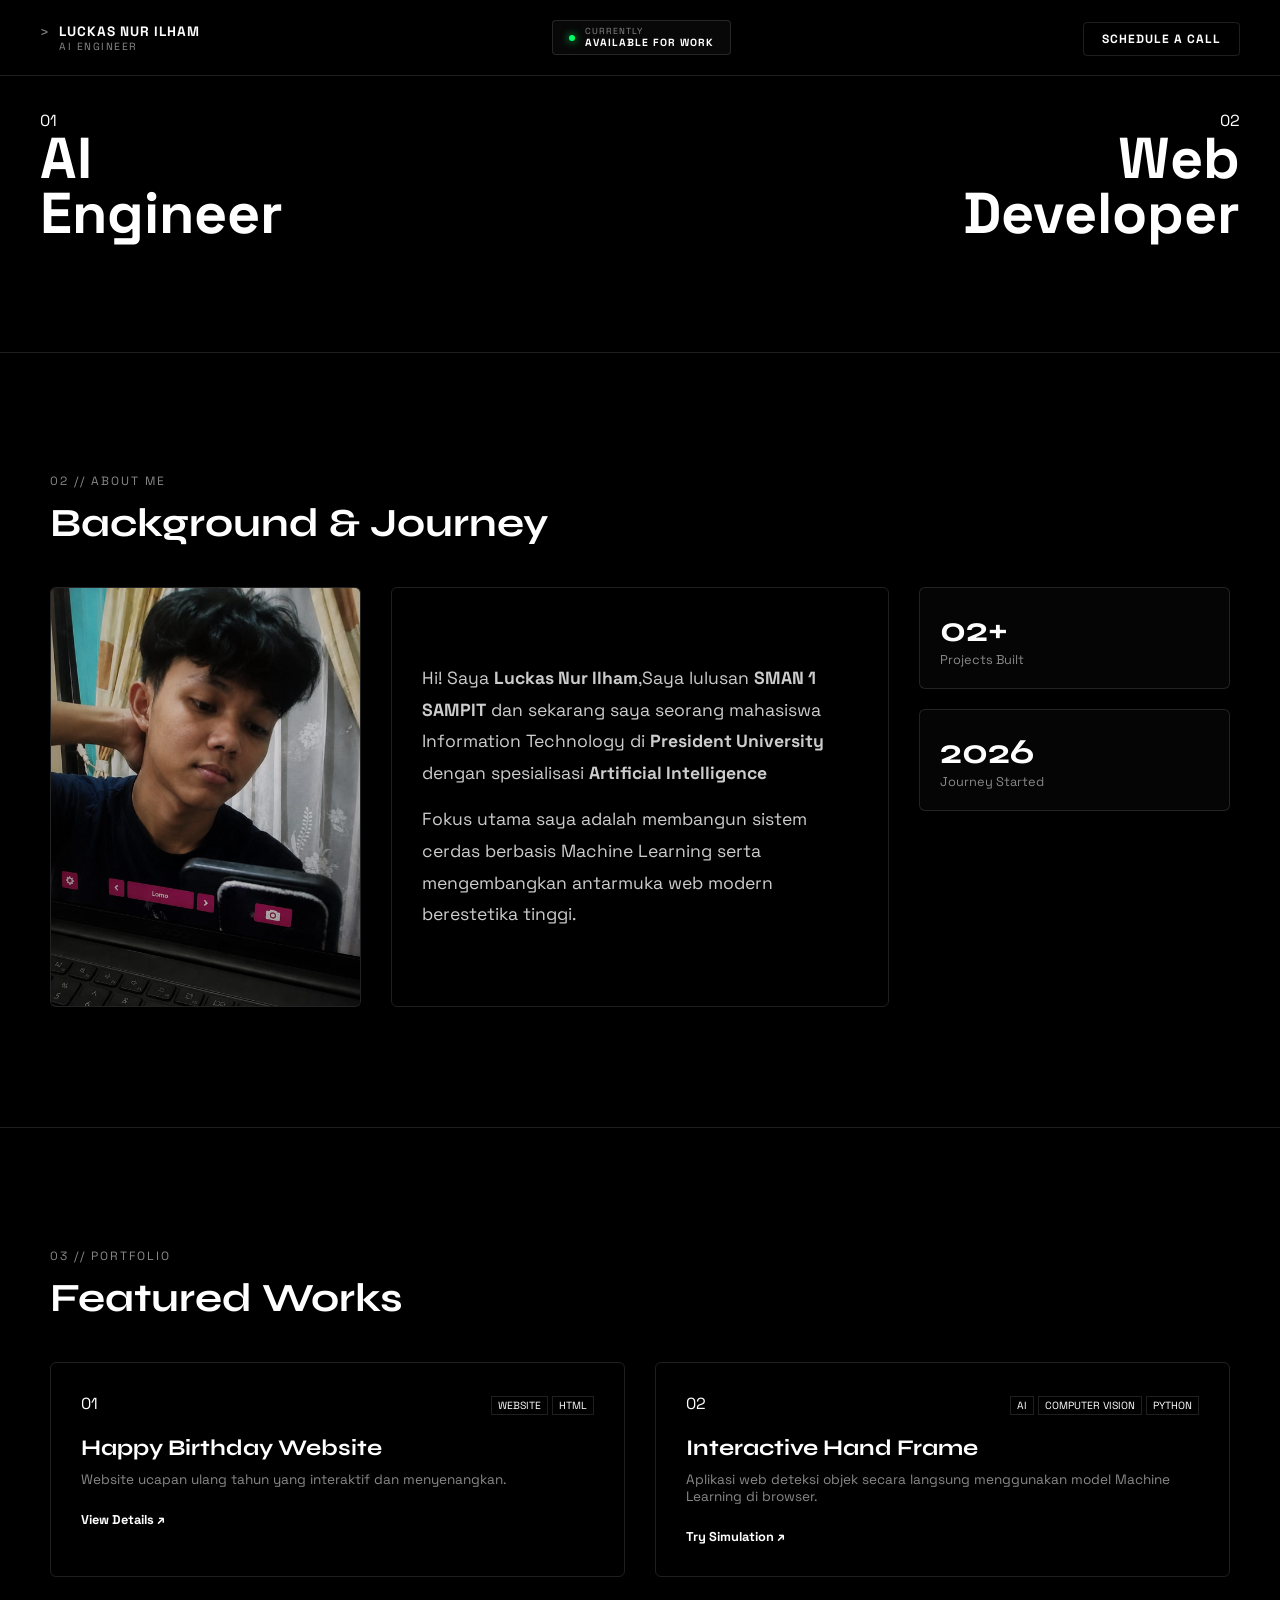
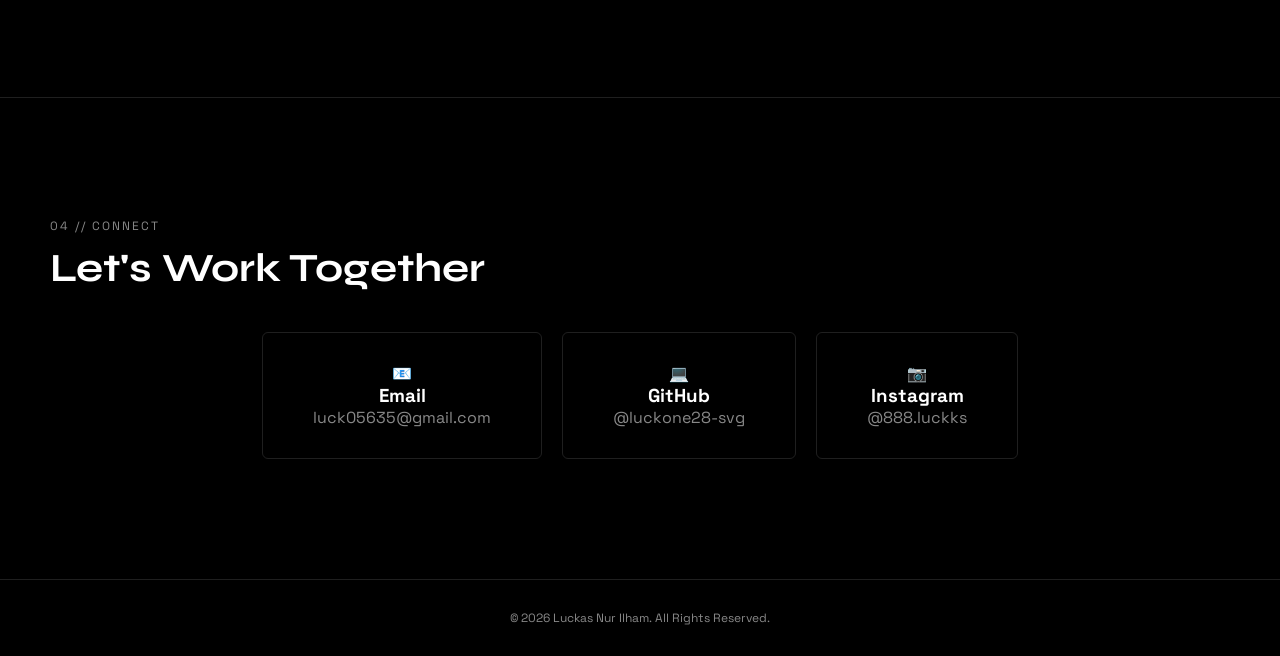
==== commit de11b833: "Memperbarui tampilan portofolio" ====
--- a/index.html
+++ b/index.html
@@ -45,7 +45,7 @@
 
     <!-- HERO EDITORIAL SECTION -->
     <section class="hero-editorial">
-        <!-- 1. KONTAINER JUDUL (Harus di paling atas) -->
+        <!-- Top Titles Container (AI Engineer & Web Developer) -->
         <div class="hero-titles-wrapper">
             <div class="hero-title-box">
                 <span class="title-num">01</span>
@@ -54,40 +54,6 @@
             <div class="hero-title-box right">
                 <span class="title-num">02</span>
                 <h1 class="hero-giant-title">Web<br>Developer</h1>
-           </div>
-        </div>
-
-        <!-- 2. STRIP SIMULASI MOBIL (Harus di bawah judul) -->
-        <div class="hero-fullwidth-simulation">
-            <div class="simulation-track">
-                <!-- Telemetri Kiri -->
-                <div class="telemetry-hud left-hud">
-                    <div class="hud-status">
-                        <span class="hud-dot"></span>
-                        <span>AI LIDAR: ACTIVE</span>
-                    </div>
-                    <small>LAT: 6.2088° S // LONG: 107.1495° E</small>
-                </div>
-
-                <!-- Garis Jalan Putus-Putus -->
-                <div class="road-grid-line"></div>
-
-                <!-- Mobil Bergerak -->
-                <div class="car-track-container">
-                    <svg class="car-svg" viewBox="0 0 240 100" fill="none" xmlns="http://www.w3.org/2000/svg">
-                        <path d="M20 60L50 35H160L190 60H220C225.523 60 230 64.4772 230 70V75C230 77.7614 227.761 80 225 80H215C215 71.7157 208.284 65 200 65C191.716 65 185 71.7157 185 80H55C55 71.7157 48.2843 65 40 65C31.7157 65 25 71.7157 25 80H15C12.2386 80 10 77.7614 10 75V70C10 64.4772 14.4772 60 20 60Z" fill="#ffffff" fill-opacity="0.9"/>
-                        <path d="M60 38H150L175 60H35L60 38Z" fill="#ffffff" fill-opacity="0.2"/>
-                        <circle cx="40" cy="80" r="10" fill="#000000" stroke="#ffffff" stroke-width="4"/>
-                        <circle cx="200" cy="80" r="10" fill="#000000" stroke="#ffffff" stroke-width="4"/>
-                    </svg>
-                    <div class="car-headlight"></div>
-                </div>
-
-                <!-- Telemetri Kanan -->
-                <div class="telemetry-hud right-hud">
-                    <span class="hud-title">VELOCITY: 120 KM/H</span>
-                    <small>SYSTEM: AUTONOMOUS OK</small>
-                </div>
             </div>
         </div>
     </section>
--- a/style.css
+++ b/style.css
@@ -191,31 +191,7 @@
     word-break: break-word;
 }
 
-/* Strip Simulasi diperbaiki dari 100vw menjadi 100% agar tidak bikin scroll */
-.hero-fullwidth-simulation {
-    position: relative;
-    width: 100%; /* Diubah dari 100vw untuk mencegah horizontal scroll */
-    height: 90px;
-    border-top: 1px solid var(--border-color);
-    border-bottom: 1px solid var(--border-color);
-    background: rgba(0, 0, 0, 0.75);
-    backdrop-filter: blur(10px);
-    overflow: hidden;
-    display: flex;
-    align-items: center;
-    box-sizing: border-box;
-}
-
-.simulation-track {
-    position: relative;
-    width: 100%;
-    height: 100%;
-    display: flex;
-    align-items: center;
-    justify-content: space-between;
-    padding: 0 40px;
-    box-sizing: border-box;
-}
+
 
 /* Container Visual Pengganti Robot */
 .hero-3d-center {
@@ -523,123 +499,7 @@
     }
 }
 
-/* ==========================================================================
-   FULL-WIDTH AUTONOMOUS SIMULATION STRIP (EDGE TO EDGE)
-   ========================================================================== */
-.hero-fullwidth-simulation {
-    position: absolute;
-    top: 45%;
-    left: 0;
-    width: 100vw;
-    height: 100px;
-    transform: translateY(-50%);
-    z-index: 5;
-    border-top: 1px solid var(--border-color);
-    border-bottom: 1px solid var(--border-color);
-    background: rgba(0, 0, 0, 0.75);
-    backdrop-filter: blur(10px);
-    overflow: hidden;
-    display: flex;
-    align-items: center;
-}
-
-.simulation-track {
-    position: relative;
-    width: 100%;
-    height: 100%;
-    display: flex;
-    align-items: center;
-    justify-content: space-between;
-    padding: 0 40px;
-}
-
-/* Garis Jalan Putus-Putus Tengah */
-.road-grid-line {
-    position: absolute;
-    bottom: 22px;
-    left: 0;
-    width: 100%;
-    height: 2px;
-    background: repeating-linear-gradient(90deg, #ffffff, #ffffff 25px, transparent 25px, transparent 50px);
-    opacity: 0.25;
-}
-
-/* Kontainer Mobil & Lampu Sorot */
-.car-track-container {
-    position: absolute;
-    right: -150px;
-    bottom: 12px;
-    animation: fullWidthDrive 4.5s linear infinite;
-    display: flex;
-    align-items: center;
-}
-
-.car-svg {
-    width: 105px;
-    height: auto;
-    transform: scaleX(-1);
-    filter: drop-shadow(0 0 12px rgba(255, 255, 255, 0.35));
-}
-
-.car-headlight {
-    position: absolute;
-    left: -45px;
-    bottom: 15px;
-    width: 60px;
-    height: 8px;
-    background: linear-gradient(90deg, rgba(255,255,255,0.9), transparent);
-    filter: blur(5px);
-}
-
-/* Kotak Telemetri HUD (Biar Tidak Sepi) */
-.telemetry-hud {
-    display: flex;
-    flex-direction: column;
-    font-size: 0.65rem;
-    color: var(--text-muted);
-    letter-spacing: 1.5px;
-    z-index: 6;
-    background: rgba(255, 255, 255, 0.03);
-    padding: 6px 14px;
-    border: 1px solid var(--border-color);
-    border-radius: 4px;
-    backdrop-filter: blur(4px);
-}
-
-.hud-status {
-    display: flex;
-    align-items: center;
-    gap: 6px;
-}
-
-.telemetry-hud span, .hud-title {
-    color: #fff;
-    font-weight: 700;
-}
-
-.telemetry-hud small {
-    font-size: 0.55rem;
-    color: #00ff66;
-    margin-top: 2px;
-}
-
-.hud-dot {
-    width: 5px;
-    height: 5px;
-    background-color: #00ff66;
-    border-radius: 50%;
-    box-shadow: 0 0 8px #00ff66;
-}
-
-/* Animasi Melintas Penuh dari Kanan ke Kiri Layar */
-@keyframes fullWidthDrive {
-    0% {
-        transform: translateX(0);
-    }
-    100% {
-        transform: translateX(calc(-100vw - 300px));
-    }
-}
+
 
 /* Responsif Mobile */
 @media (max-width: 900px) {
